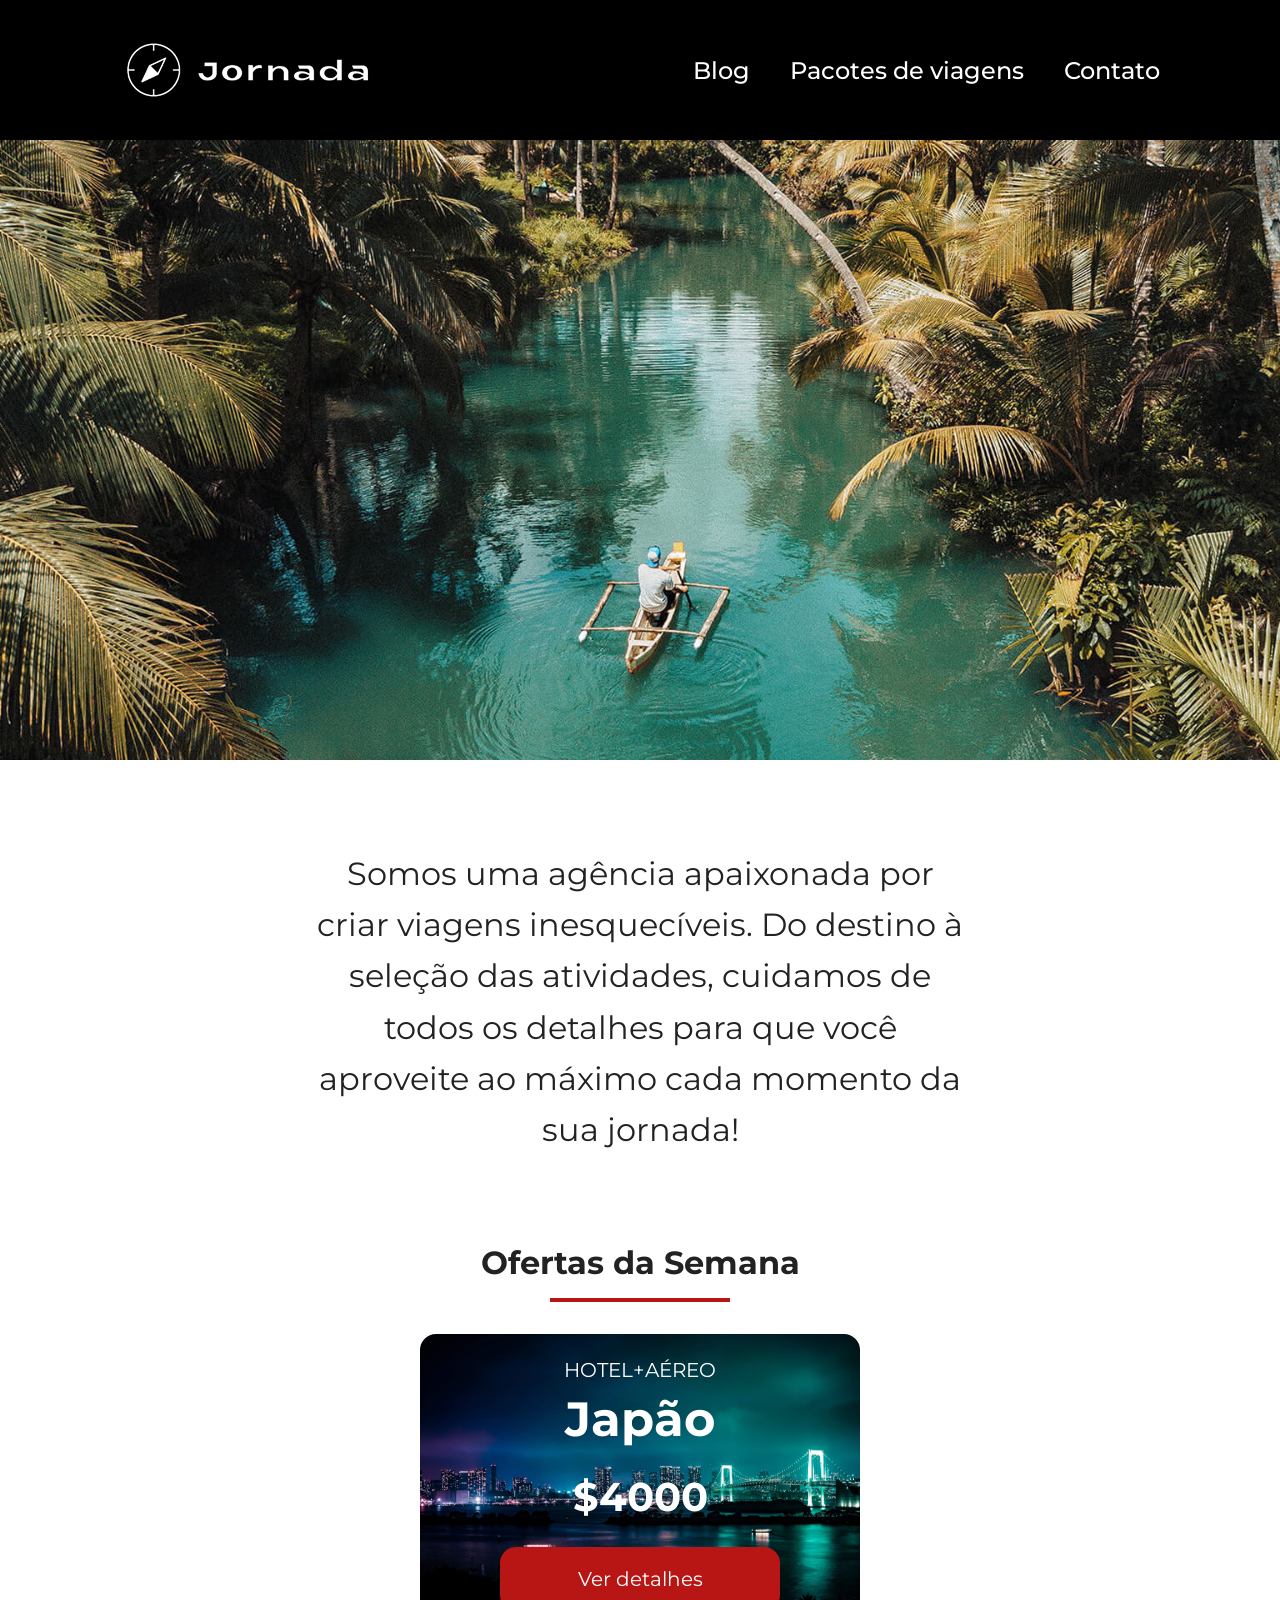
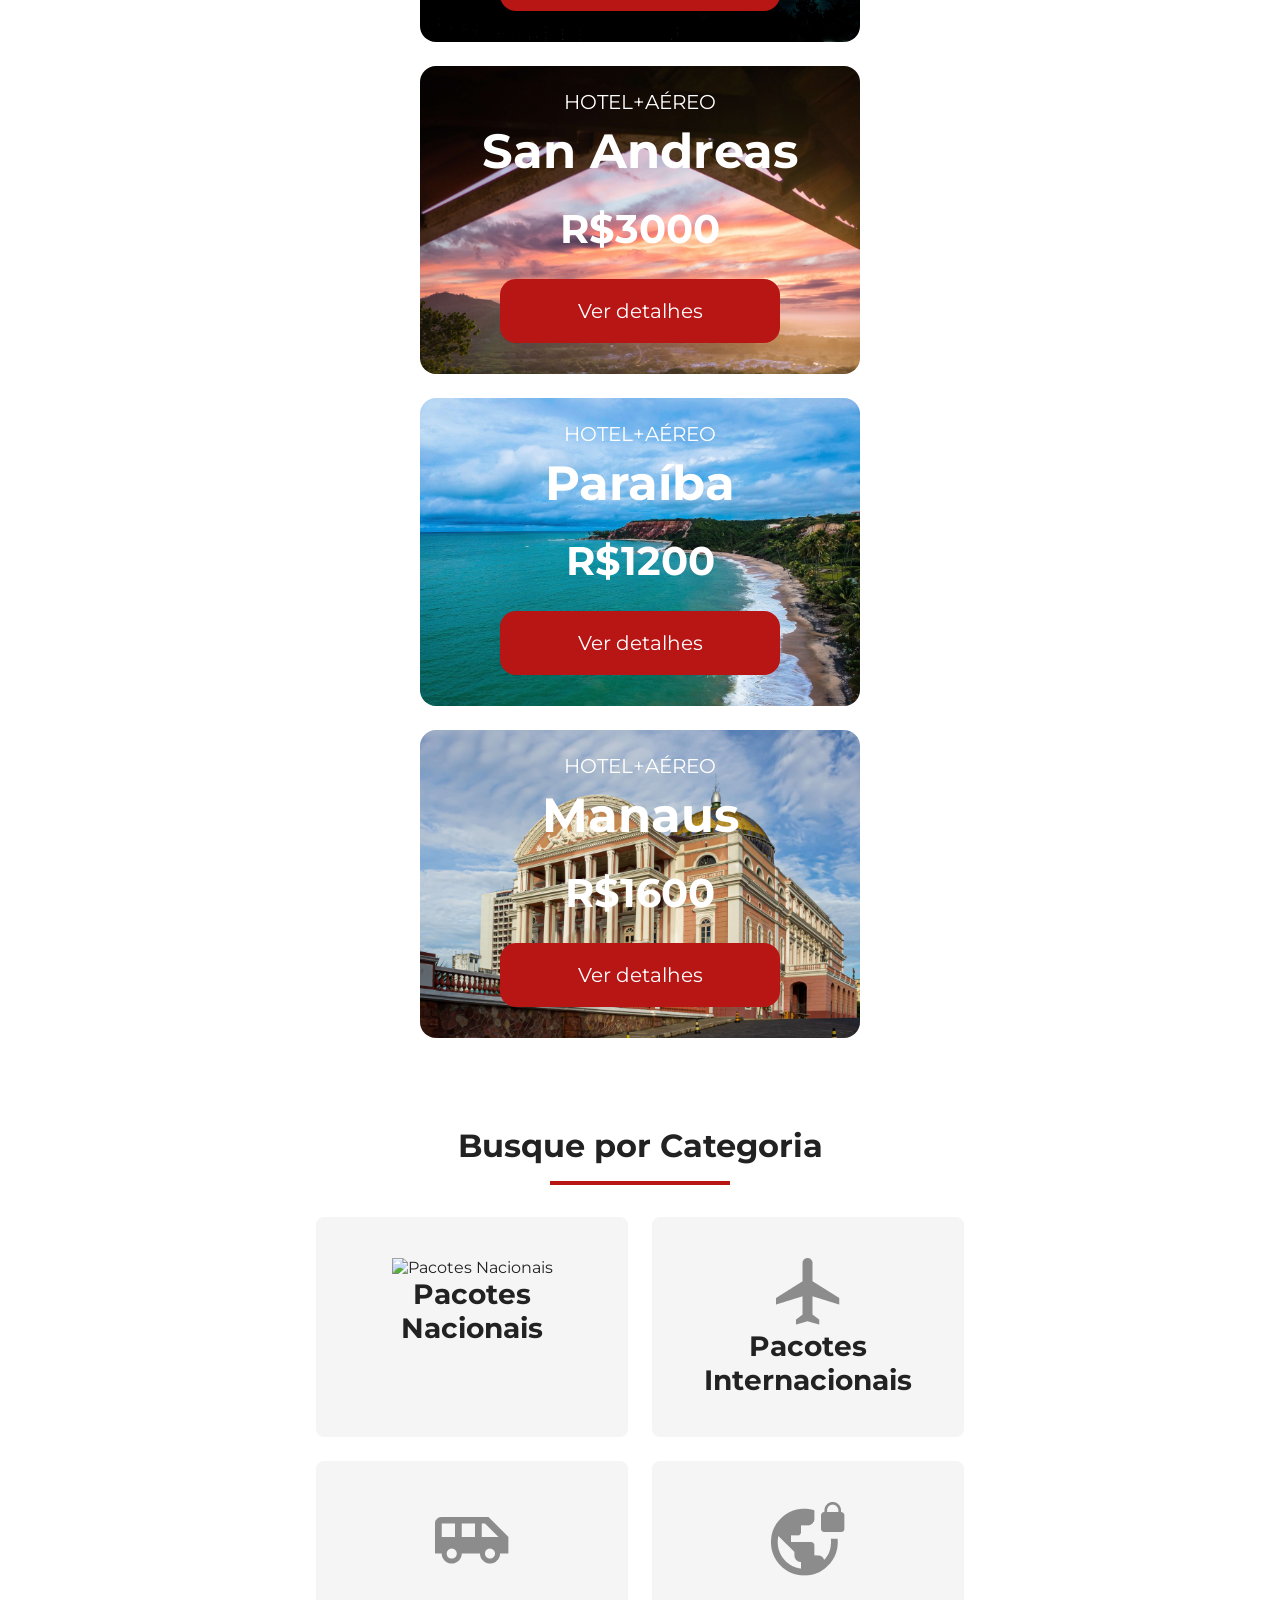
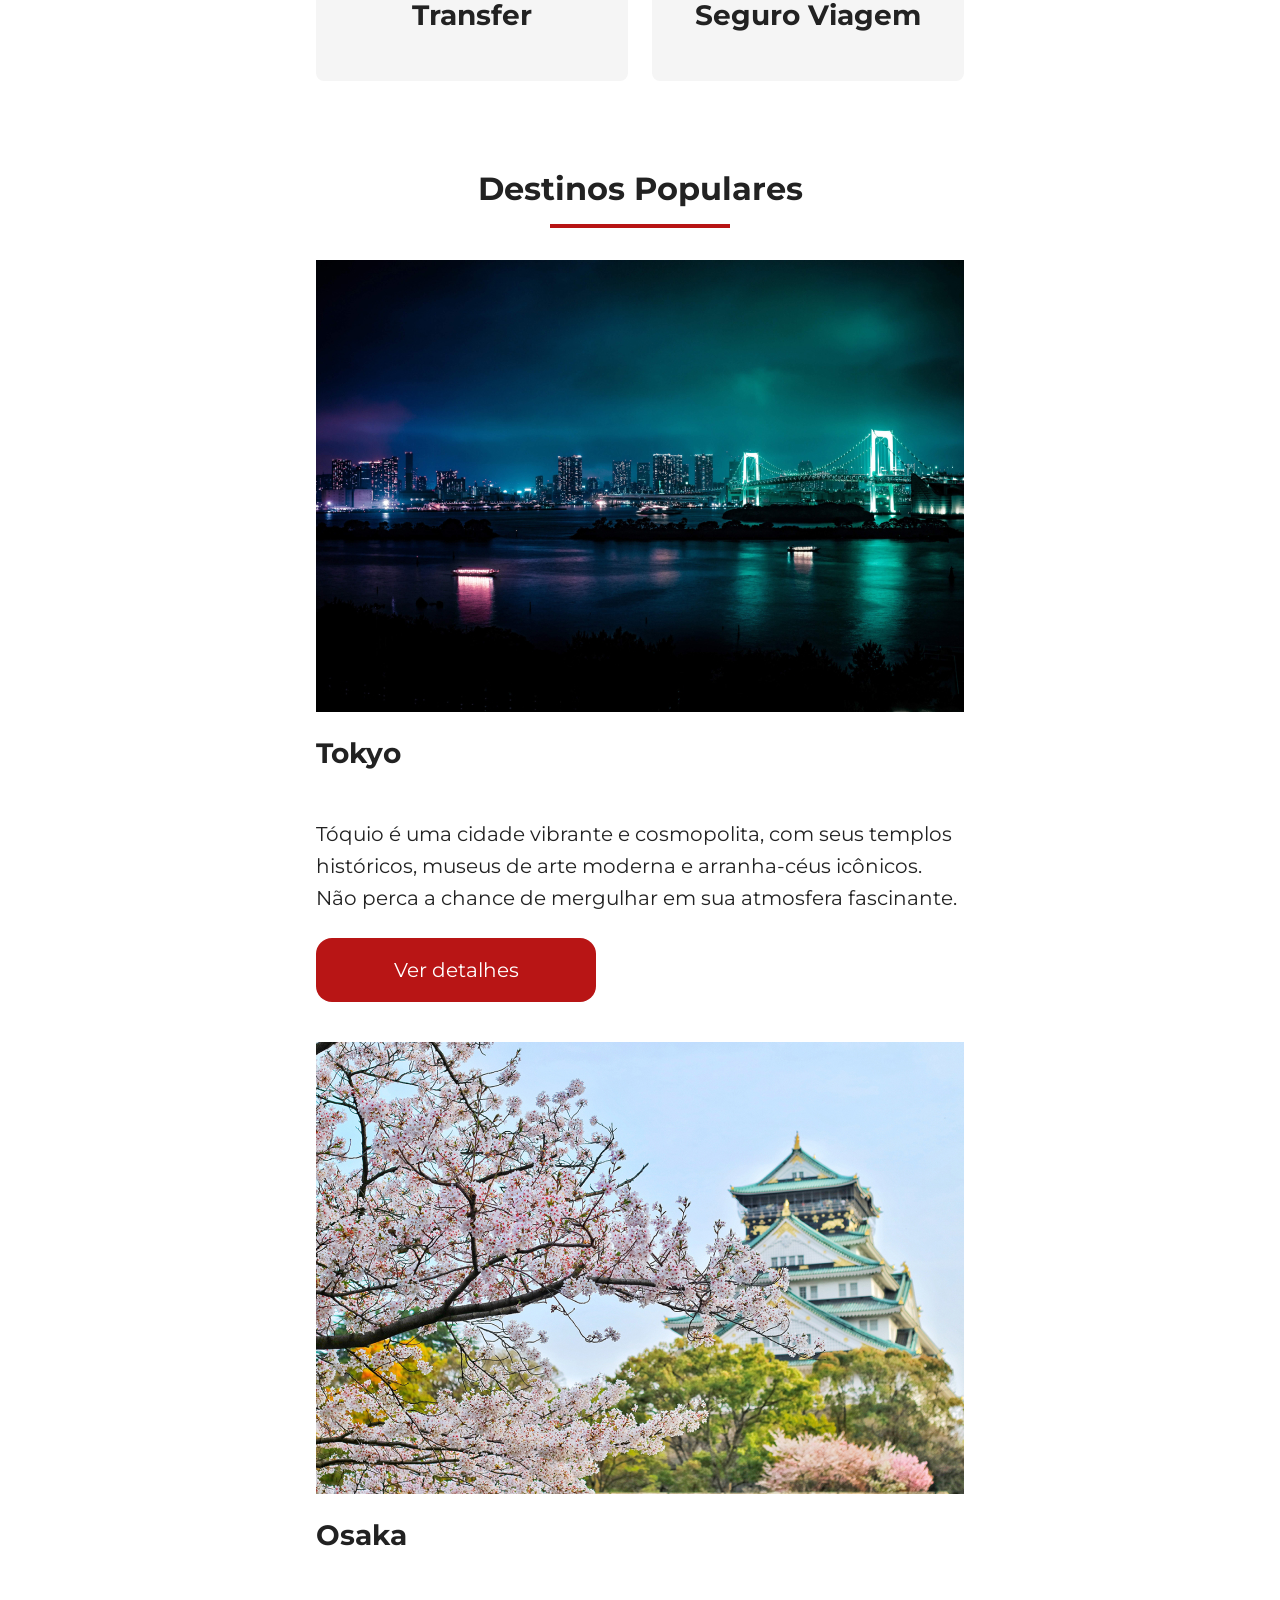
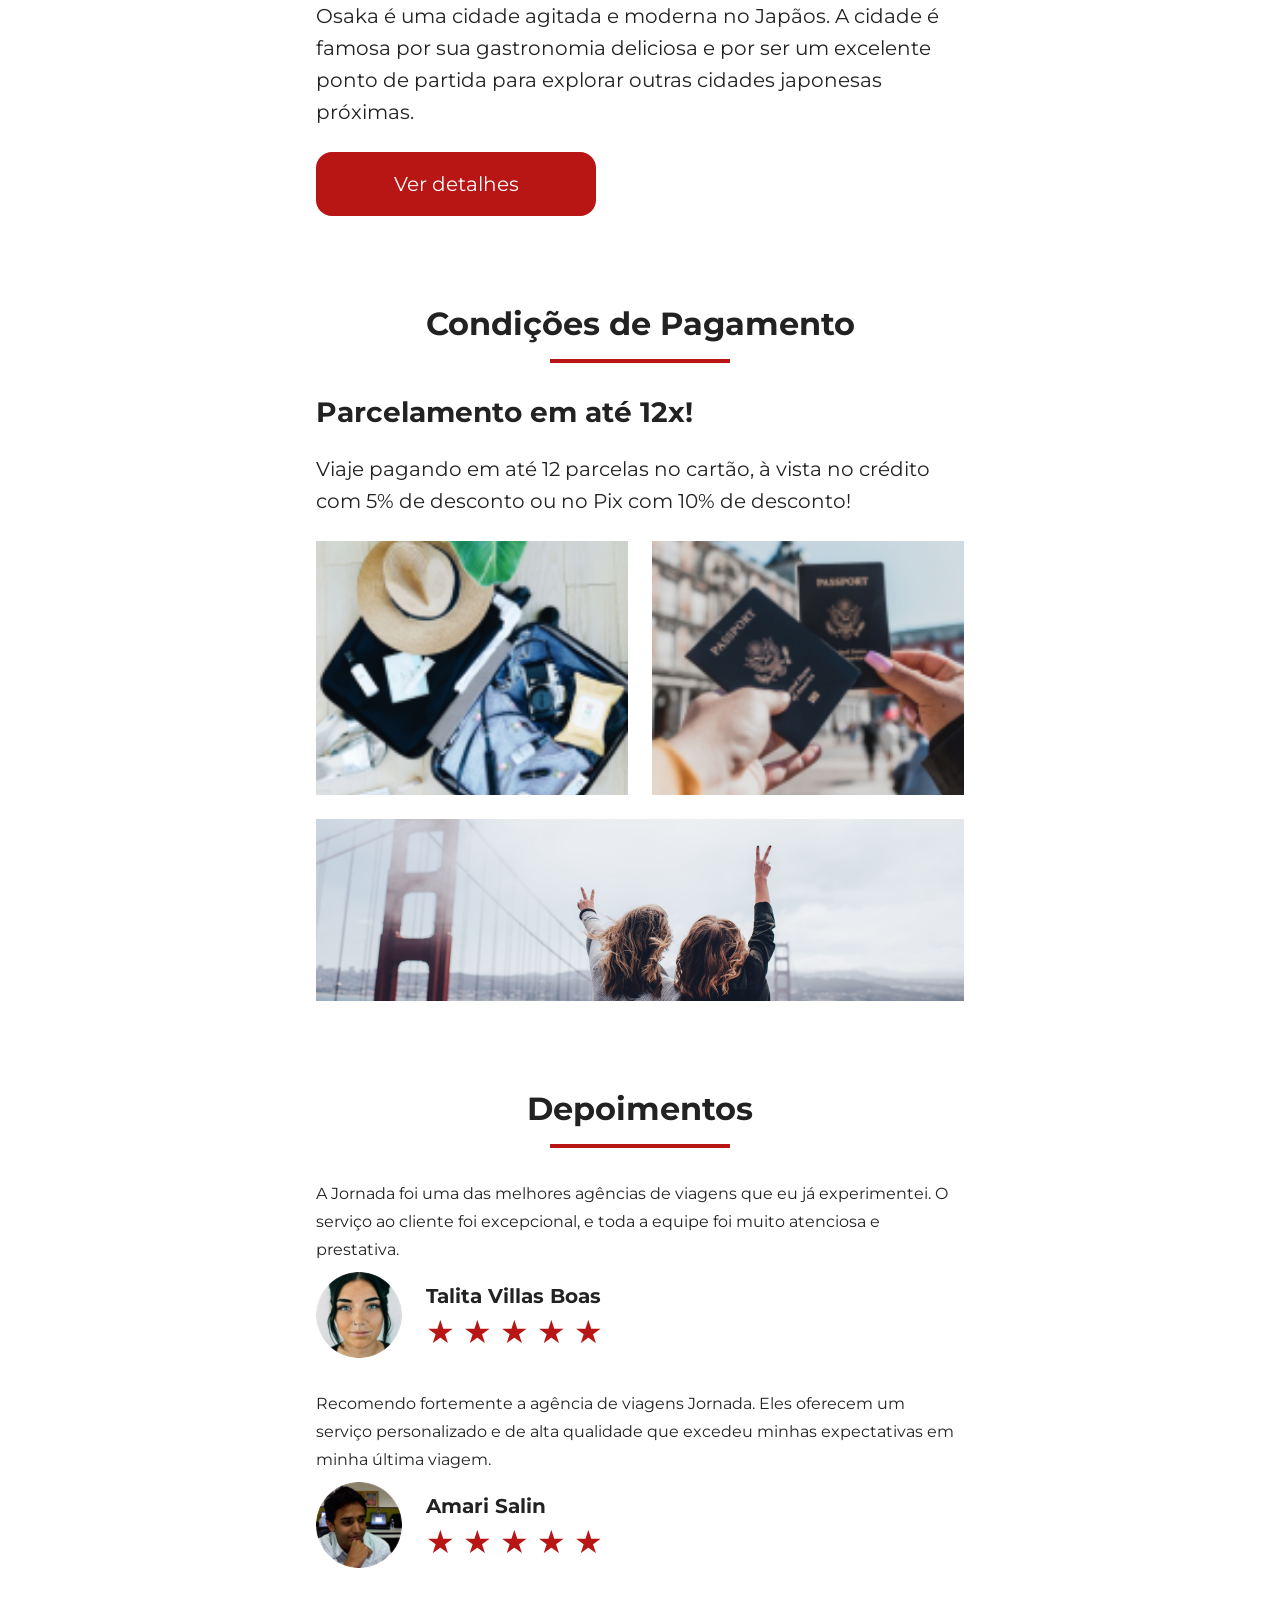
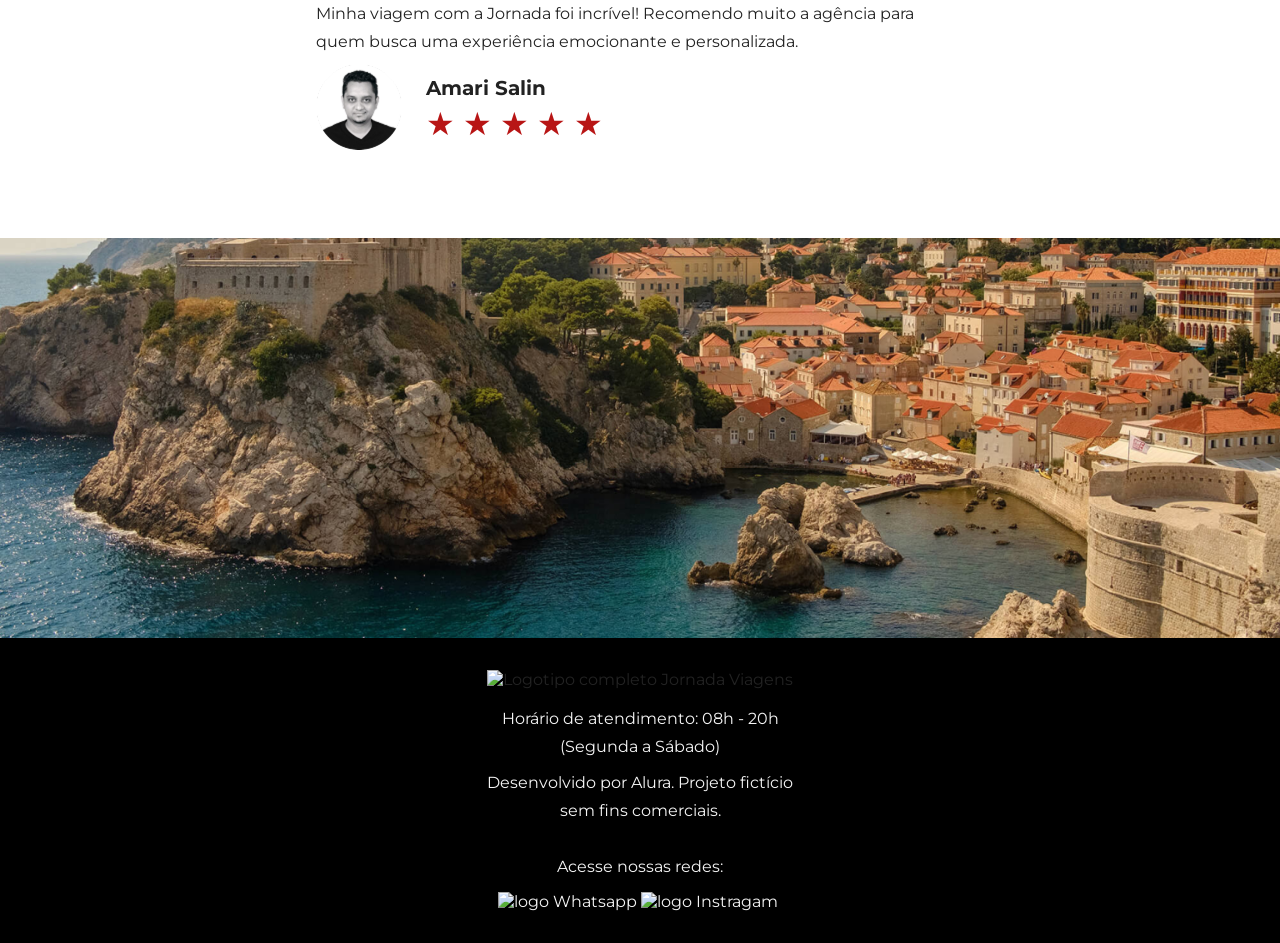
==== index.html @ 181c7577 "Realiza estilo footer" ====
<!doctype html>
<html lang="pt-br">
  <head>
    <meta charset="UTF-8" />
    <meta name="viewport" content="width=device-width, initial-scale=1.0" />
    <link rel="stylesheet" href="./css/style.css" />
    <title>Jornada Viagens</title>
  </head>
  <body>
    <header class="main-header">
      <a class="logo" href="index.html" title="voltar para a página inicial">
        <img
          class="img-mobile"
          src="img/Logo-provisória-branca 1.png"
          alt="Bussola do logo Jornada Viagens na cor branca"
        />
        <img
          class="img-desktop"
          src="./img/bussola-jornada-branca.png"
          alt="Bussola com o logo por extenso Jornada"
        />
      </a>
      <div class="navigation-menu">
        <label for="menu">
          <img src="img/menu.png" alt="Menu" />
        </label>
        <input type="checkbox" id="menu" hidden />
        <nav>
          <ul class="list-links">
            <li>
              <a href="blog.html" target="_blank" title="Acessar blog">Blog</a>
            </li>
            <li>
              <a
                href="pacotes.html"
                target="_blank"
                title="Acessar pacotes de viagem"
                >Pacotes de viagens</a
              >
            </li>
            <li>
              <a
                href="contato.html"
                target="_blank"
                title="Acessar entre em contato"
                >Contato</a
              >
            </li>
          </ul>
        </nav>
      </div>
    </header>
    <!-- Hero -->
    <section class="hero">
      <div class="hero-img"></div>
      <h2>
        Somos uma agência apaixonada por criar viagens inesquecíveis. Do destino
        à seleção das atividades, cuidamos de todos os detalhes para que você
        aproveite ao máximo cada momento da sua jornada!
      </h2>
    </section>
    <!-- Ofertas da semana (offers) -->
    <section class="section offers">
      <div class="section-title">
        <h2>Ofertas da Semana</h2>
        <hr />
      </div>
      <!-- cards -->
      <div class="offers-cards">
        <!-- Japão -->
        <article class="card japao">
          <header>
            <p>HOTEL+AÉREO</p>
            <h3>
              Japão <br />
              <span>$4000</span>
            </h3>
          </header>
          <footer>
            <a href="#" class="button">Ver detalhes</a>
          </footer>
        </article>
        <!-- San Andreas -->
        <article class="card sanandreas">
          <header>
            <p>HOTEL+AÉREO</p>
            <h3>
              San Andreas
              <br />
              <span>R$3000</span>
            </h3>
          </header>
          <footer>
            <a href="#" class="button">Ver detalhes</a>
          </footer>
        </article>
        <!-- Paraíba -->
        <article class="card paraiba">
          <header>
            <p>HOTEL+AÉREO</p>
            <h3>
              Paraíba

              <br />
              <span>R$1200</span>
            </h3>
          </header>
          <footer>
            <a href="#" class="button">Ver detalhes</a>
          </footer>
        </article>
        <!-- Manaus -->
        <article class="card manaus">
          <header>
            <p>HOTEL+AÉREO</p>
            <h3>
              Manaus

              <br />
              <span>R$1600</span>
            </h3>
          </header>
          <footer>
            <a href="#" class="button">Ver detalhes</a>
          </footer>
        </article>
      </div>
    </section>
    <!-- Categorias da Semana (categories) -->
    <section class="section categories">
      <div class="section-title">
        <h2>Busque por Categoria</h2>
        <hr />
      </div>

      <div class="categories-cards">
        <a
          href="#"
          class="card-categories pacotes-nacionais categories-button"
          title="Busque pela categoria Pacotes Nacionais"
        >
          <header>
            <div class="img-categories">
              <img
                src="../jornada-viagens/img/ícone - pacotes nacionais.png"
                alt="Pacotes Nacionais"
              />
            </div>
            <h4 class="content-title">Pacotes<br />Nacionais</h4>
          </header>
        </a>

        <a href="#" class="card-categories pacotes-nacionais categories-button">
          <header>
            <div class="img-categories">
              <img
                src="./img/ícone - pacotes interacionais.png"
                alt="Pacotes internacionais"
              />
            </div>
            <h4 class="content-title">Pacotes Internacionais</h4>
          </header>
        </a>

        <a
          href="#"
          class="card-categories pacotes-nacionais categories-button transfer"
        >
          <header>
            <div class="img-categories">
              <img
                src="./img/ícone -transfer.png"
                alt="Pacotes internacionais"
              />
            </div>
            <h4 class="content-title">Transfer</h4>
          </header>
        </a>

        <a
          href="#"
          class="card-categories pacotes-nacionais categories-button seguro-viagem"
        >
          <header>
            <div class="img-categories">
              <img src="./img/ícone - seguro viagem.png" alt="Seguro Viagem" />
            </div>
            <h4 class="content-title">Seguro Viagem</h4>
          </header>
        </a>
      </div>
    </section>
    <!--Destinos Populares (destinations) -->
    <section class="section destinations">
      <div class="section-title">
        <h2>Destinos Populares</h2>
        <hr />
      </div>

      <div class="destination-items">
        <!-- Tokyo -->
        <article class="item">
          <div class="img-item tokyo"></div>
          <h4 class="content-title">Tokyo</h4>

          <p class="content-text">
            Tóquio é uma cidade vibrante e cosmopolita, com seus templos
            históricos, museus de arte moderna e arranha-céus icônicos. Não
            perca a chance de mergulhar em sua atmosfera fascinante.
          </p>

          <a href="#" class="button">Ver detalhes</a>
        </article>
        <!-- Osaka -->
        <article class="item">
          <div class="img-item osaka"></div>
          <h4 class="content-title">Osaka</h4>

          <p class="content-text">
            Osaka é uma cidade agitada e moderna no Japãos. A cidade é famosa
            por sua gastronomia deliciosa e por ser um excelente ponto de
            partida para explorar outras cidades japonesas próximas.
          </p>

          <a href="#" class="button">Ver detalhes</a>
        </article>
      </div>
    </section>
    <!-- Payment ( Condições de Pagamento ) -->
    <section class="section payments">
      <div class="section-title">
        <h2>Condições de Pagamento</h2>
        <hr />
      </div>
      <div class="content-container">
        <div class="text-content">
          <h4 class="content-title">Parcelamento em até 12x!</h4>
          <p class="content-text">
            Viaje pagando em até 12 parcelas no cartão, à vista no crédito com
            5% de desconto ou no Pix com 10% de desconto!
          </p>
        </div>
        <div class="grid-image-content">
          <div class="image bag"></div>
          <div class="image passport"></div>
          <div class="image people"></div>
        </div>
      </div>
    </section>
    <!-- Depoimentos // Testimonials -->
    <section class="section testimonials">
      <div class="section-title">
        <h2>Depoimentos</h2>
        <hr />
      </div>
      <div class="testimonial-container">
        <!-- Talita -->
        <article class="article-testimonials">
          <header>
            <p class="content-text testimonials-text">
              A Jornada foi uma das melhores agências de viagens que eu já
              experimentei. O serviço ao cliente foi excepcional, e toda a
              equipe foi muito atenciosa e prestativa.
            </p>
          </header>
          <footer>
            <img
              src="./img/testimonials_talita.png"
              alt="Imagem de perfil da Talita"
            />
            <div class="profile-content">
              <h4>Talita Villas Boas</h4>
              <div class="rating">
                <span class="star">★</span>
                <span class="star">★</span>
                <span class="star">★</span>
                <span class="star">★</span>
                <span class="star">★</span>
              </div>
            </div>
          </footer>
        </article>
        <!-- Amari -->
        <article class="article-testimonials">
          <header>
            <p class="content-text testimonials-text">
              Recomendo fortemente a agência de viagens Jornada. Eles oferecem
              um serviço personalizado e de alta qualidade que excedeu minhas
              expectativas em minha última viagem.
            </p>
          </header>
          <footer>
            <img
              src="./img/testimonials_amari.png"
              alt="Imagem de perfil da Amari"
            />
            <div class="profile-content">
              <h4>Amari Salin</h4>
              <div class="rating">
                <span class="star">★</span>
                <span class="star">★</span>
                <span class="star">★</span>
                <span class="star">★</span>
                <span class="star">★</span>
              </div>
            </div>
          </footer>
        </article>
        <!-- Lauro -->
        <article class="article-testimonials">
          <header>
            <p class="content-text testimonials-text">
              Minha viagem com a Jornada foi incrível! Recomendo muito a agência
              para quem busca uma experiência emocionante e personalizada.
            </p>
          </header>
          <footer>
            <img
              src="./img/testimonials_lauro.png"
              alt="Imagem de perfil da Lauro"
            />
            <div class="profile-content">
              <h4>Amari Salin</h4>
              <div class="rating">
                <span class="star">★</span>
                <span class="star">★</span>
                <span class="star">★</span>
                <span class="star">★</span>
                <span class="star">★</span>
              </div>
            </div>
          </footer>
        </article>
      </div>
    </section>
    <!-- bottom // footer -->
    <section class="bottom_hero">
      <div class="img_bottom_hero"></div>
    </section>
    <section class="section_footer">
      <footer>
        <img
          class="logo_footer"
          src="../jornada-viagens/img/Logo-branco 1_footer.png"
          alt="Logotipo completo Jornada Viagens"
        />
        <div class="text_footer">
          <p>Horário de atendimento: 08h - 20h (Segunda a Sábado)</p>
          <p>Desenvolvido por Alura. Projeto fictício sem fins comerciais.</p>
        </div>
        
        <div class="redes">
          <p>Acesse nossas redes:</p>
          <div class="redes-link">
            <img
              src="../jornada-viagens/img/Whatsapp 1.png"
              alt="logo Whatsapp"
            />
            <img
              src="../jornada-viagens/img/Instragam 1.png"
              alt="logo Instragam"
            />
            <img src="../jornada-viagens/img/Twiter 1.png" alt="" />
          </div>
        </div>
      </footer>
    </section>
  </body>
</html>
---- css/style.css ----
@import url(global.css);
@import url(header.css);
@import url(hero.css);
@import url(offers.css);
@import url(categories.css);
@import url(destinations.css);
@import url(payments.css);
@import url(testimonials.css);
@import url(bottom_hero.css);
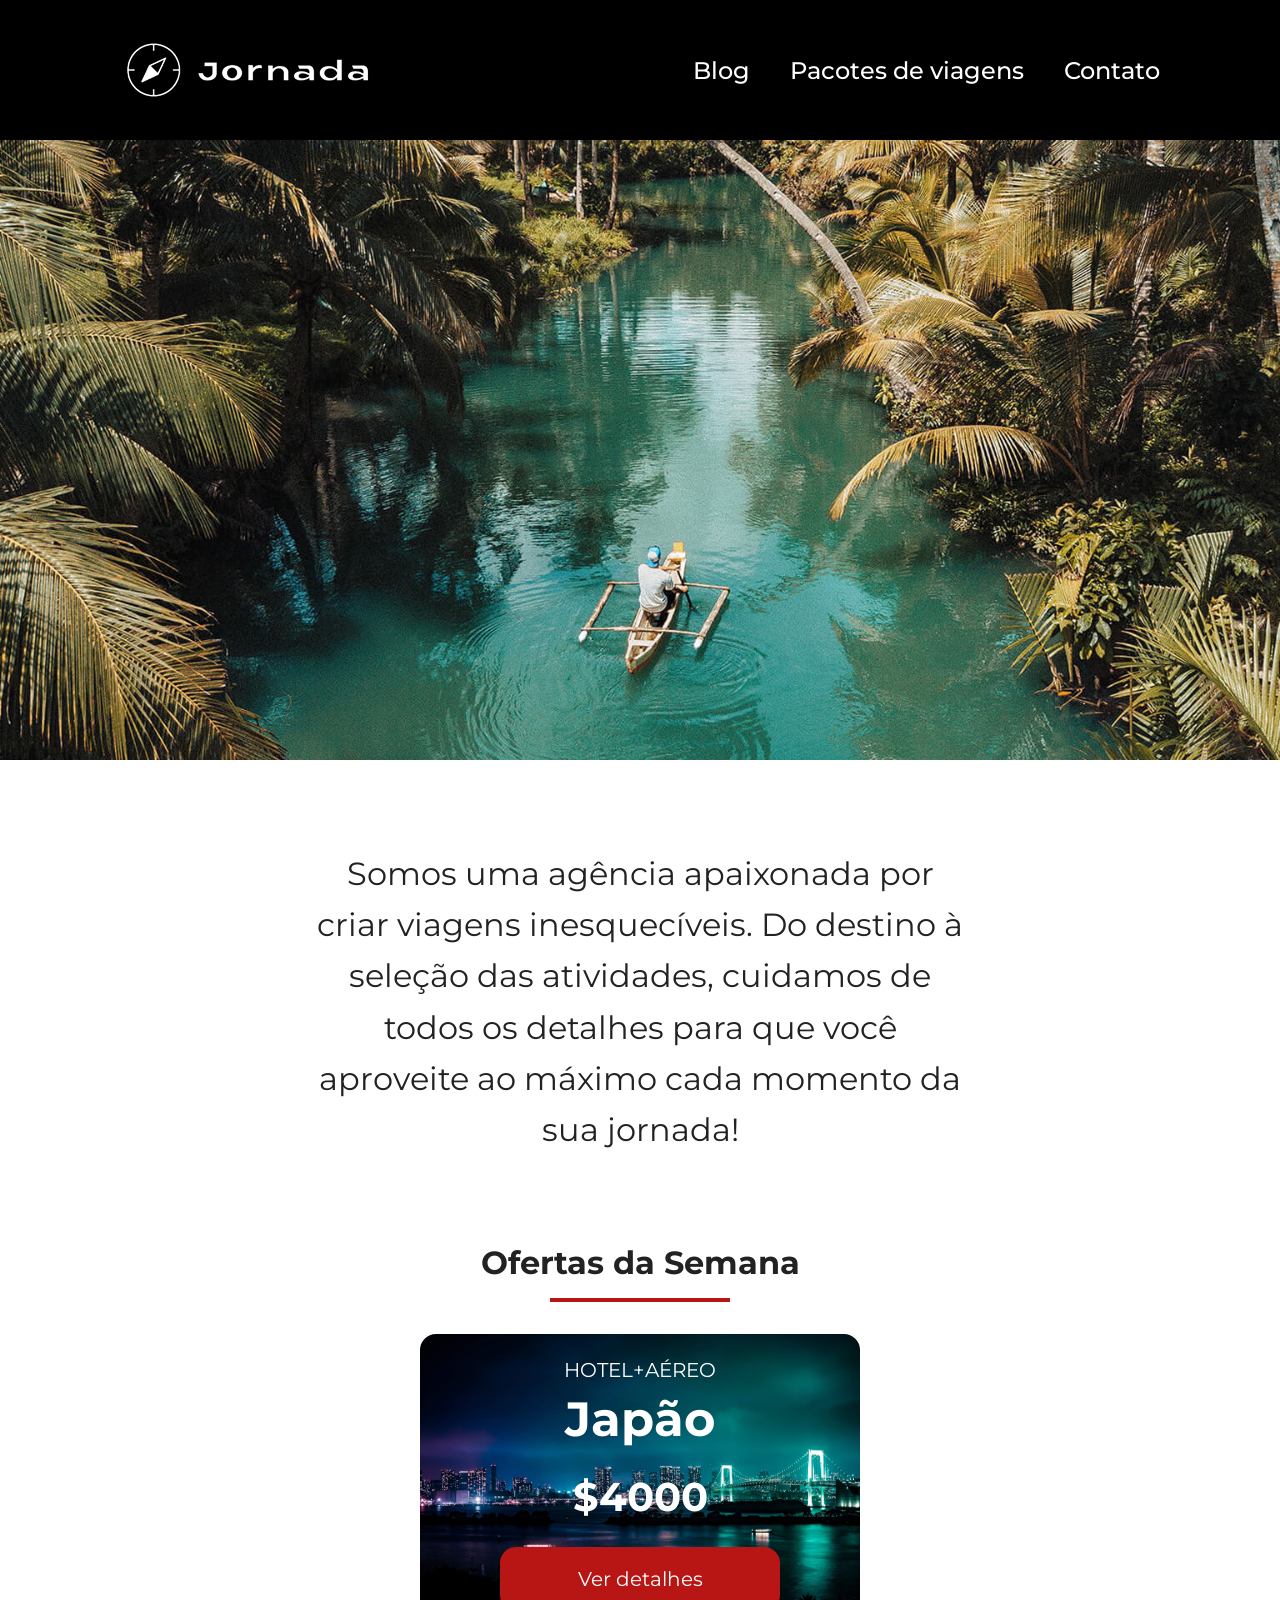
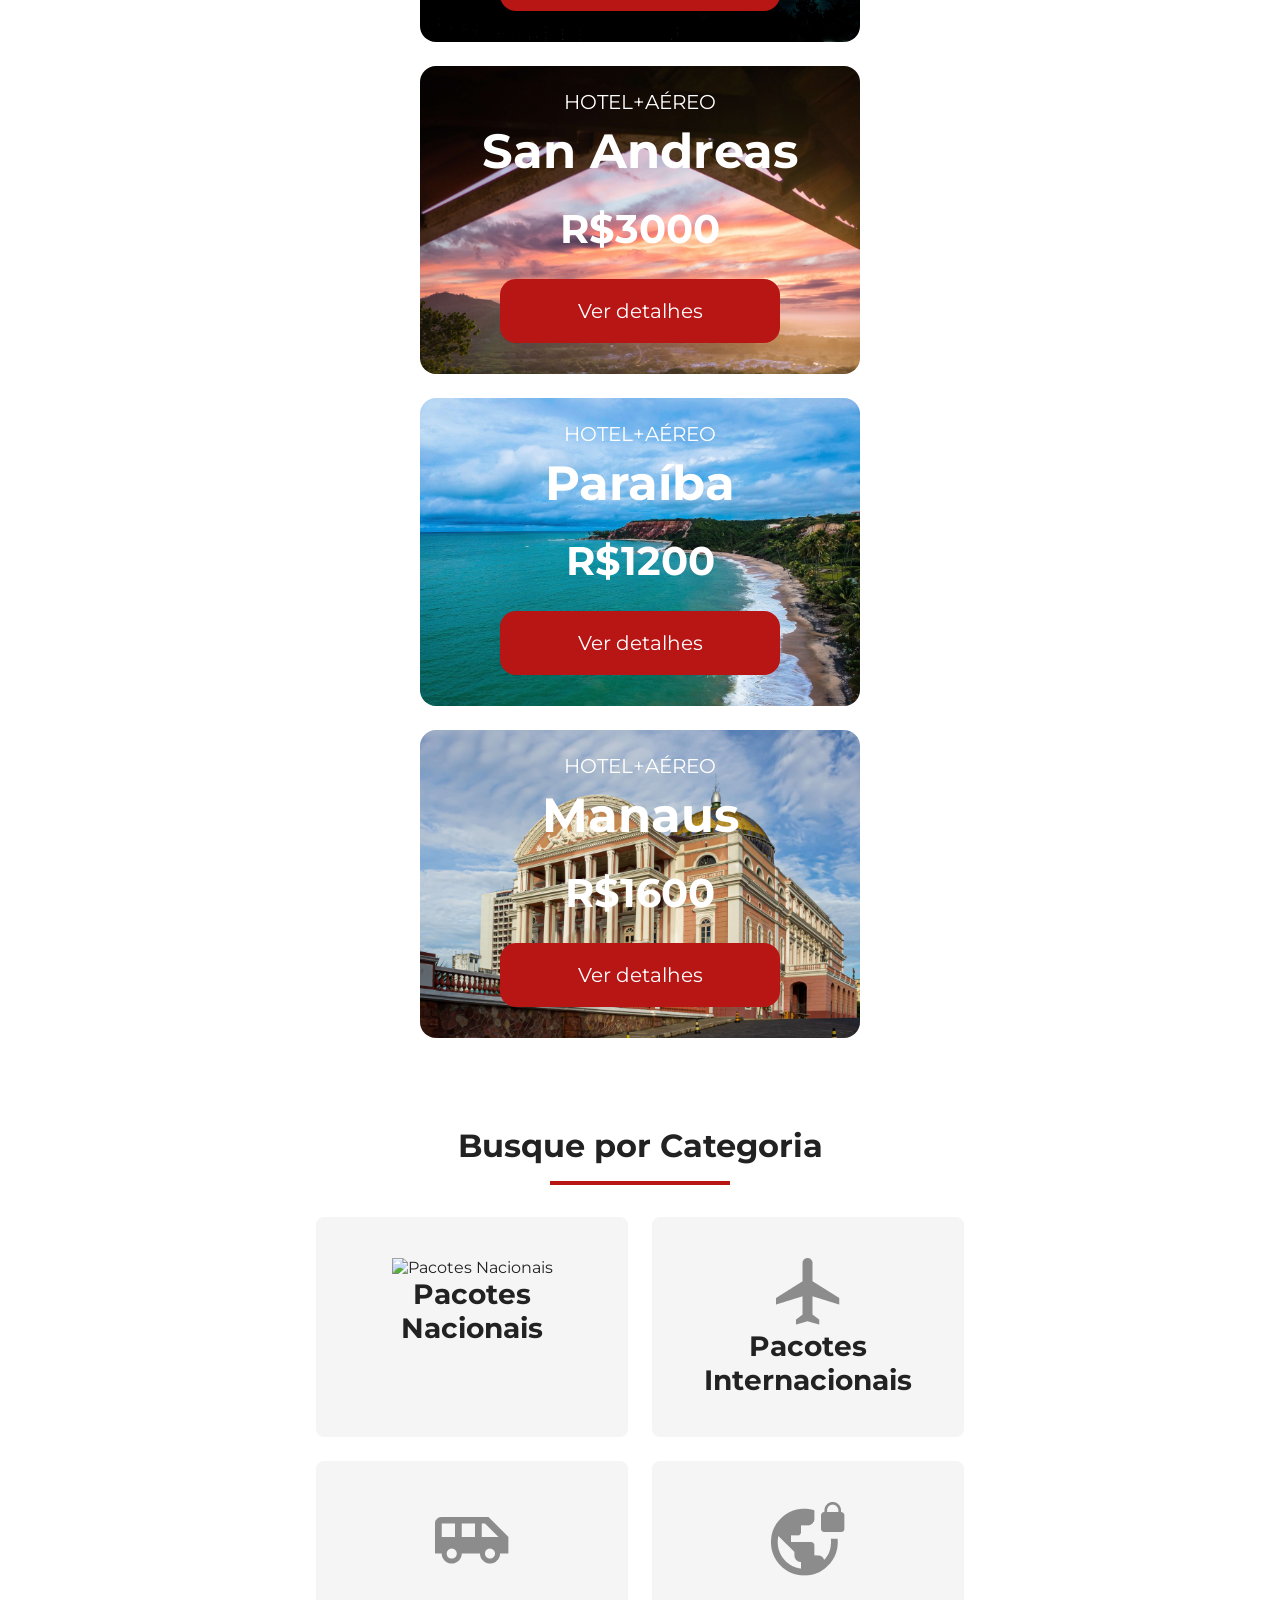
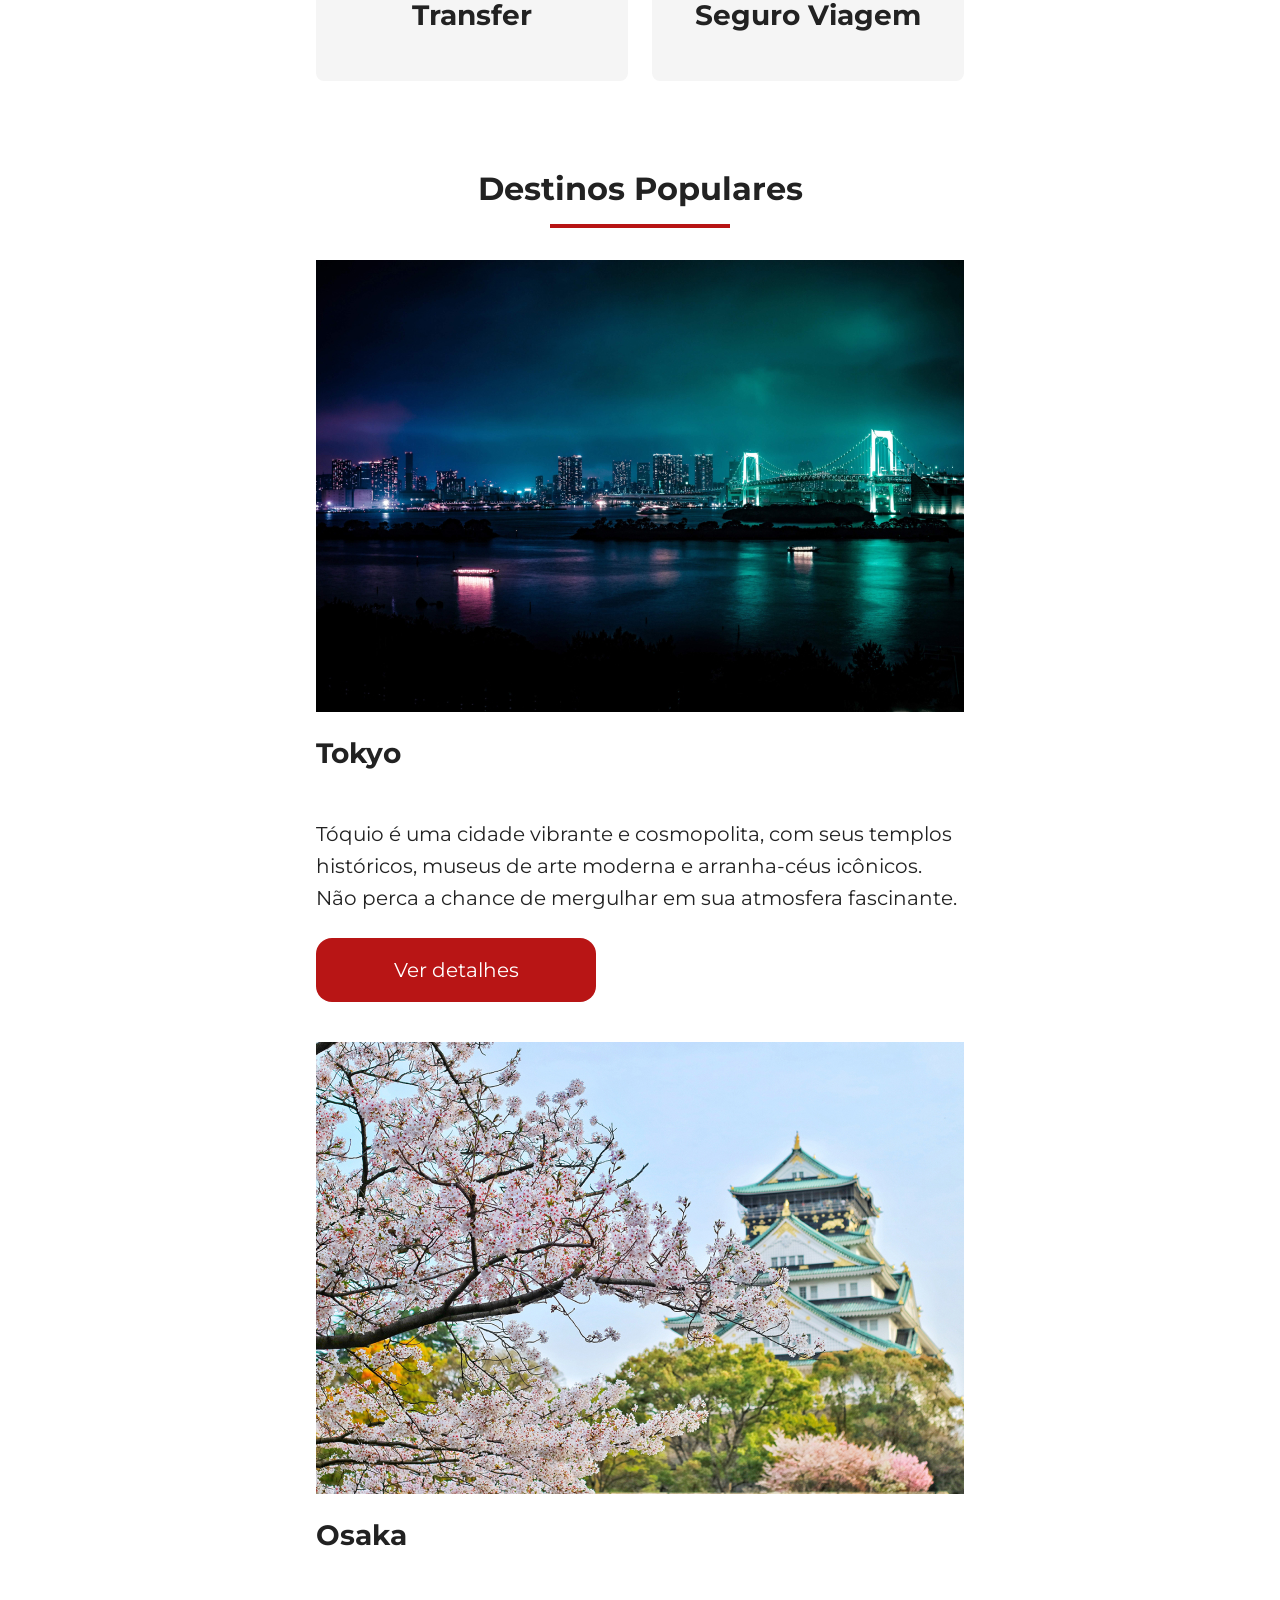
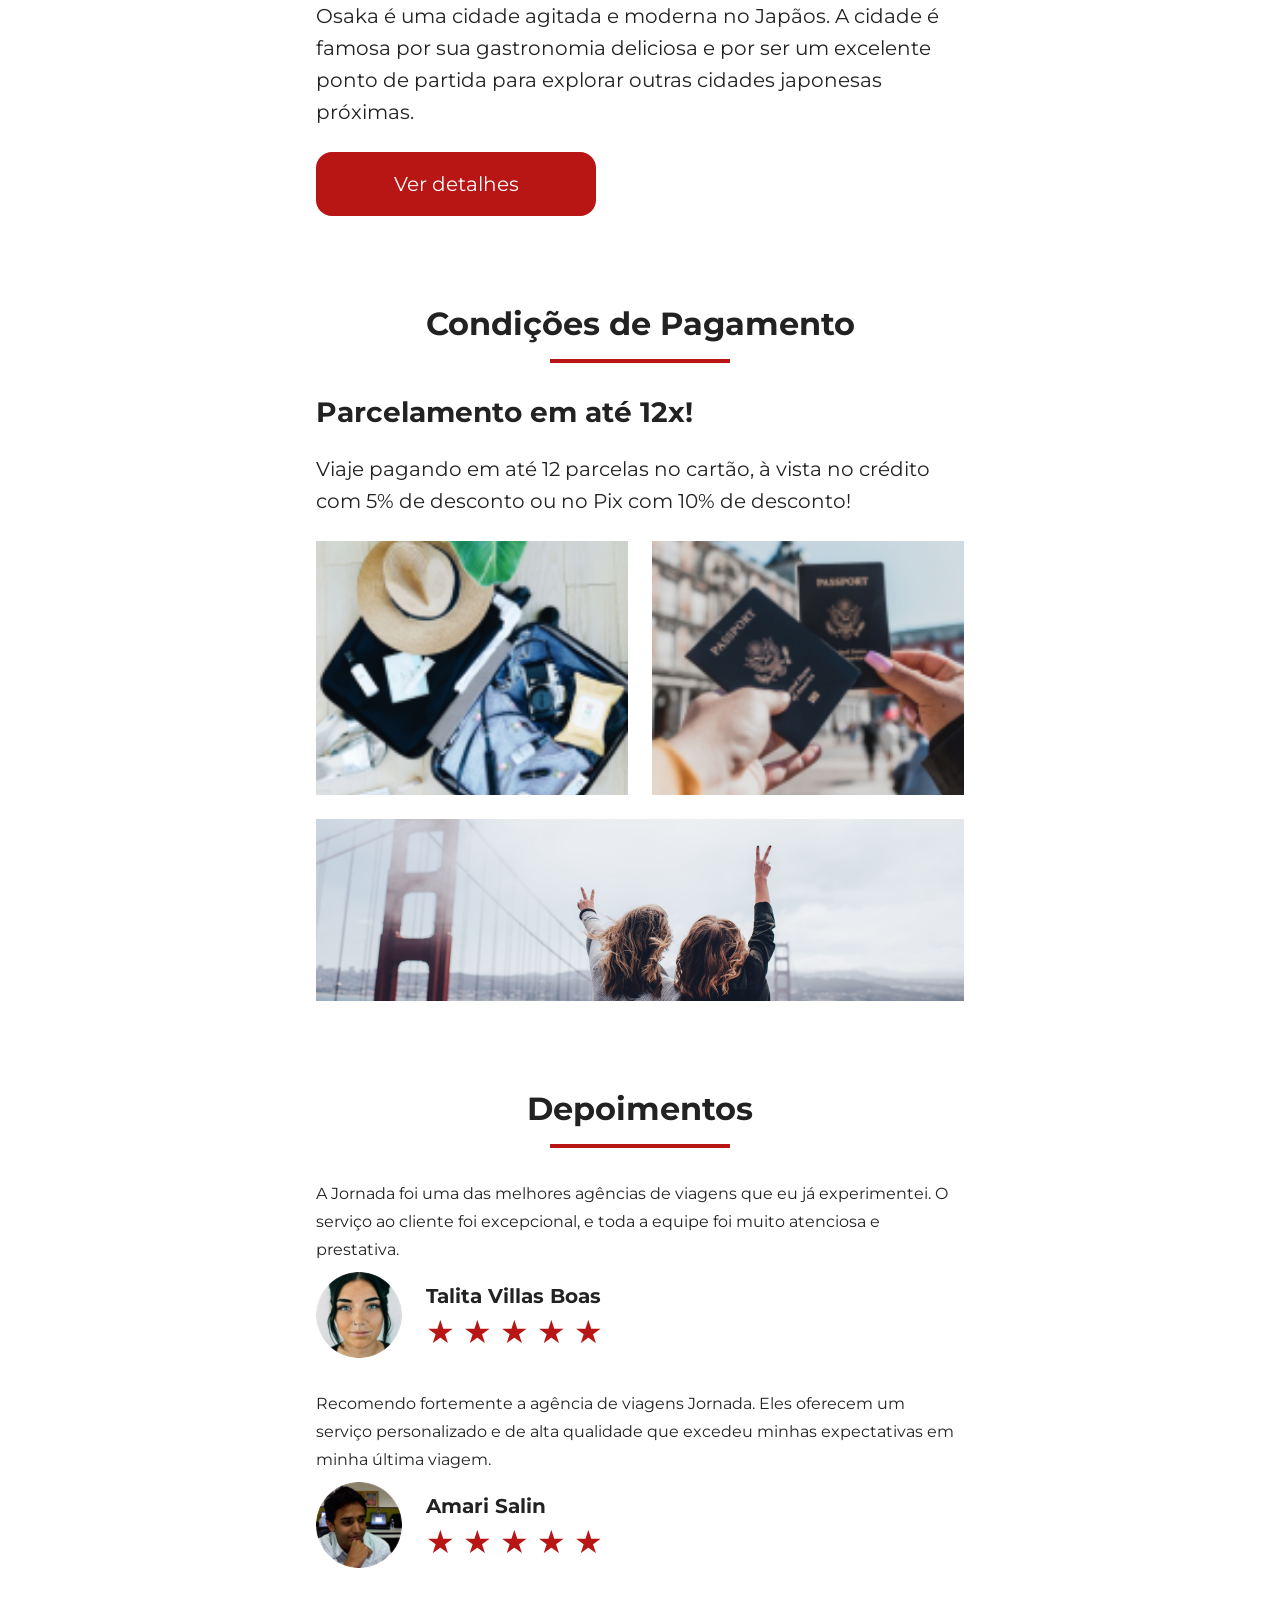
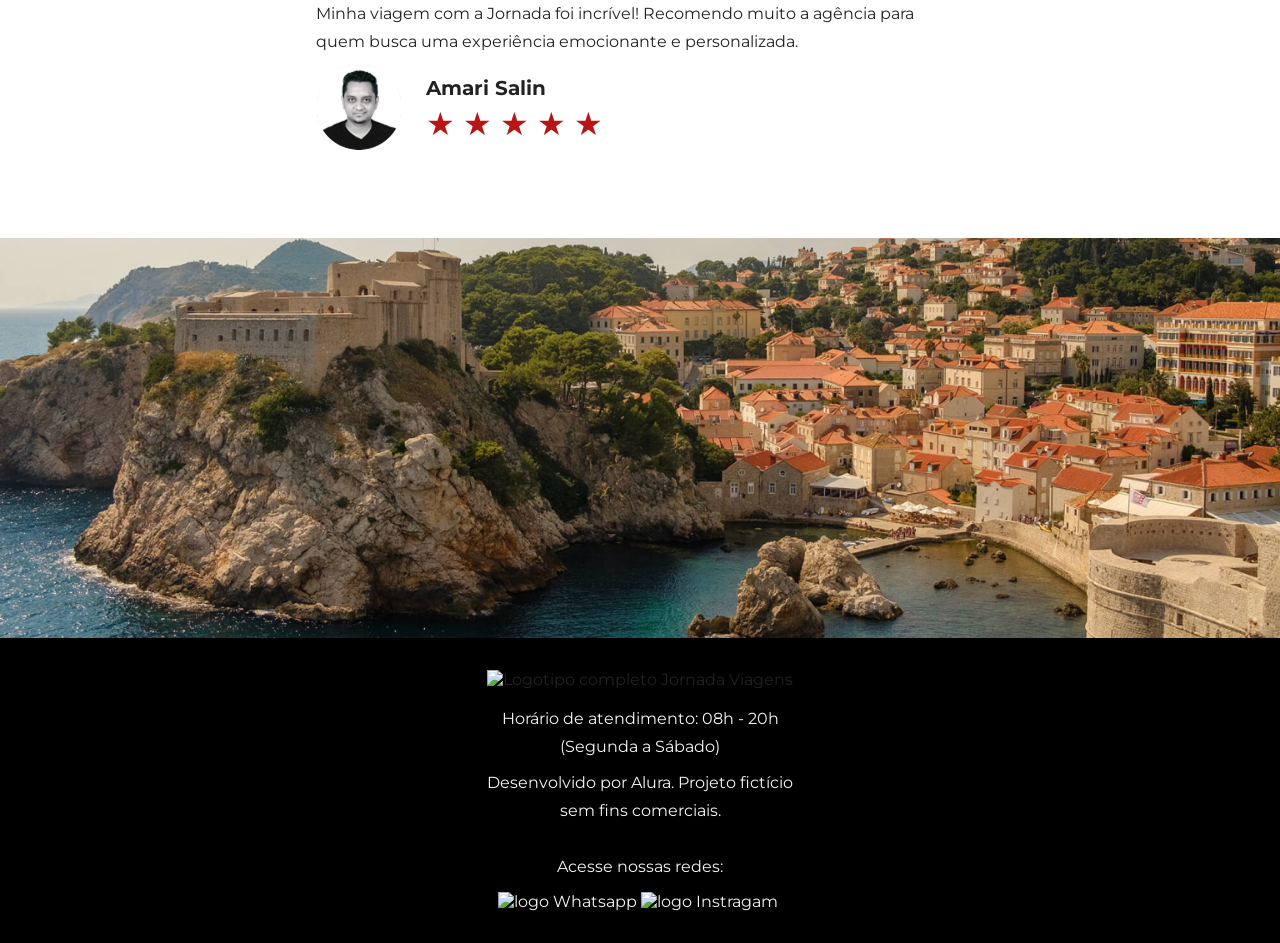
==== commit 42a292c4: "Corrigi botom-hero-img" ====
--- a/index.html
+++ b/index.html
@@ -334,8 +334,8 @@
       </div>
     </section>
     <!-- bottom // footer -->
-    <section class="bottom_hero">
-      <div class="img_bottom_hero"></div>
+    <section class="bottom-hero">
+      <div class="hero-img"></div>
     </section>
     <section class="section_footer">
       <footer>
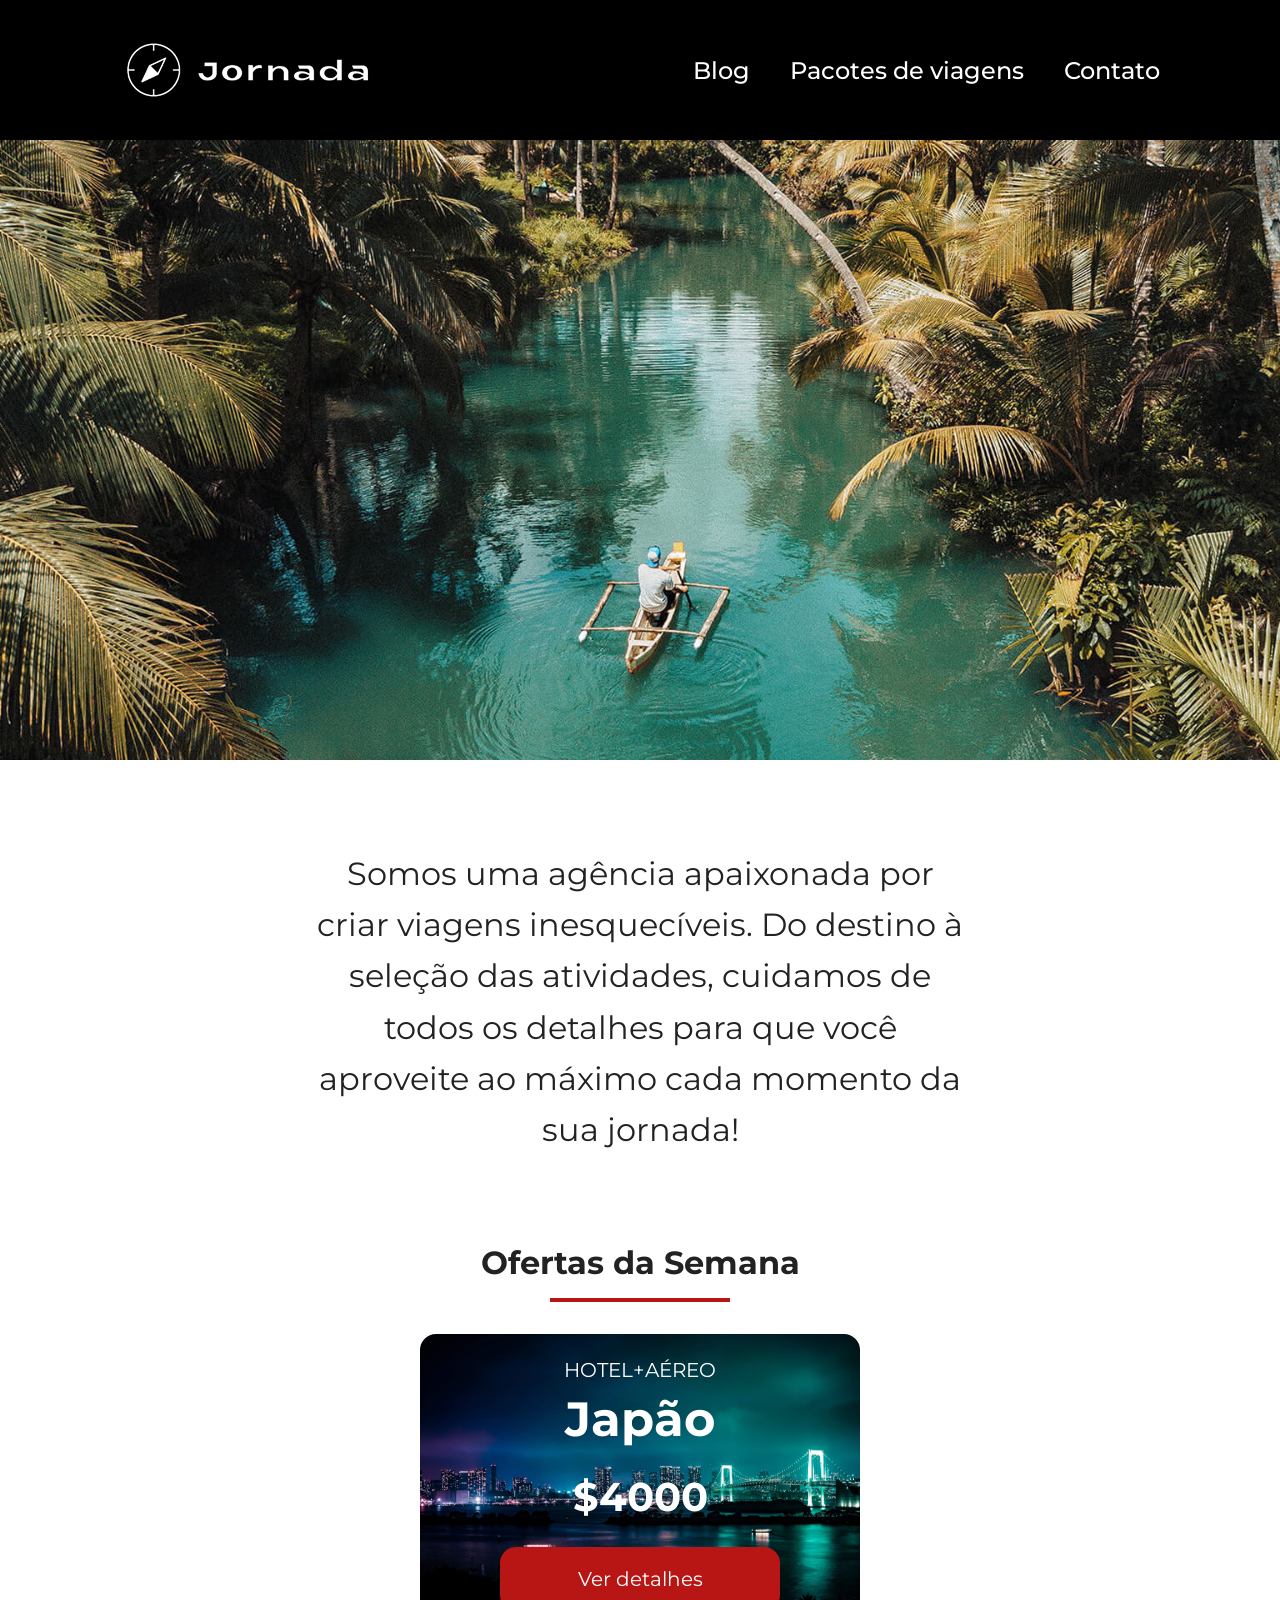
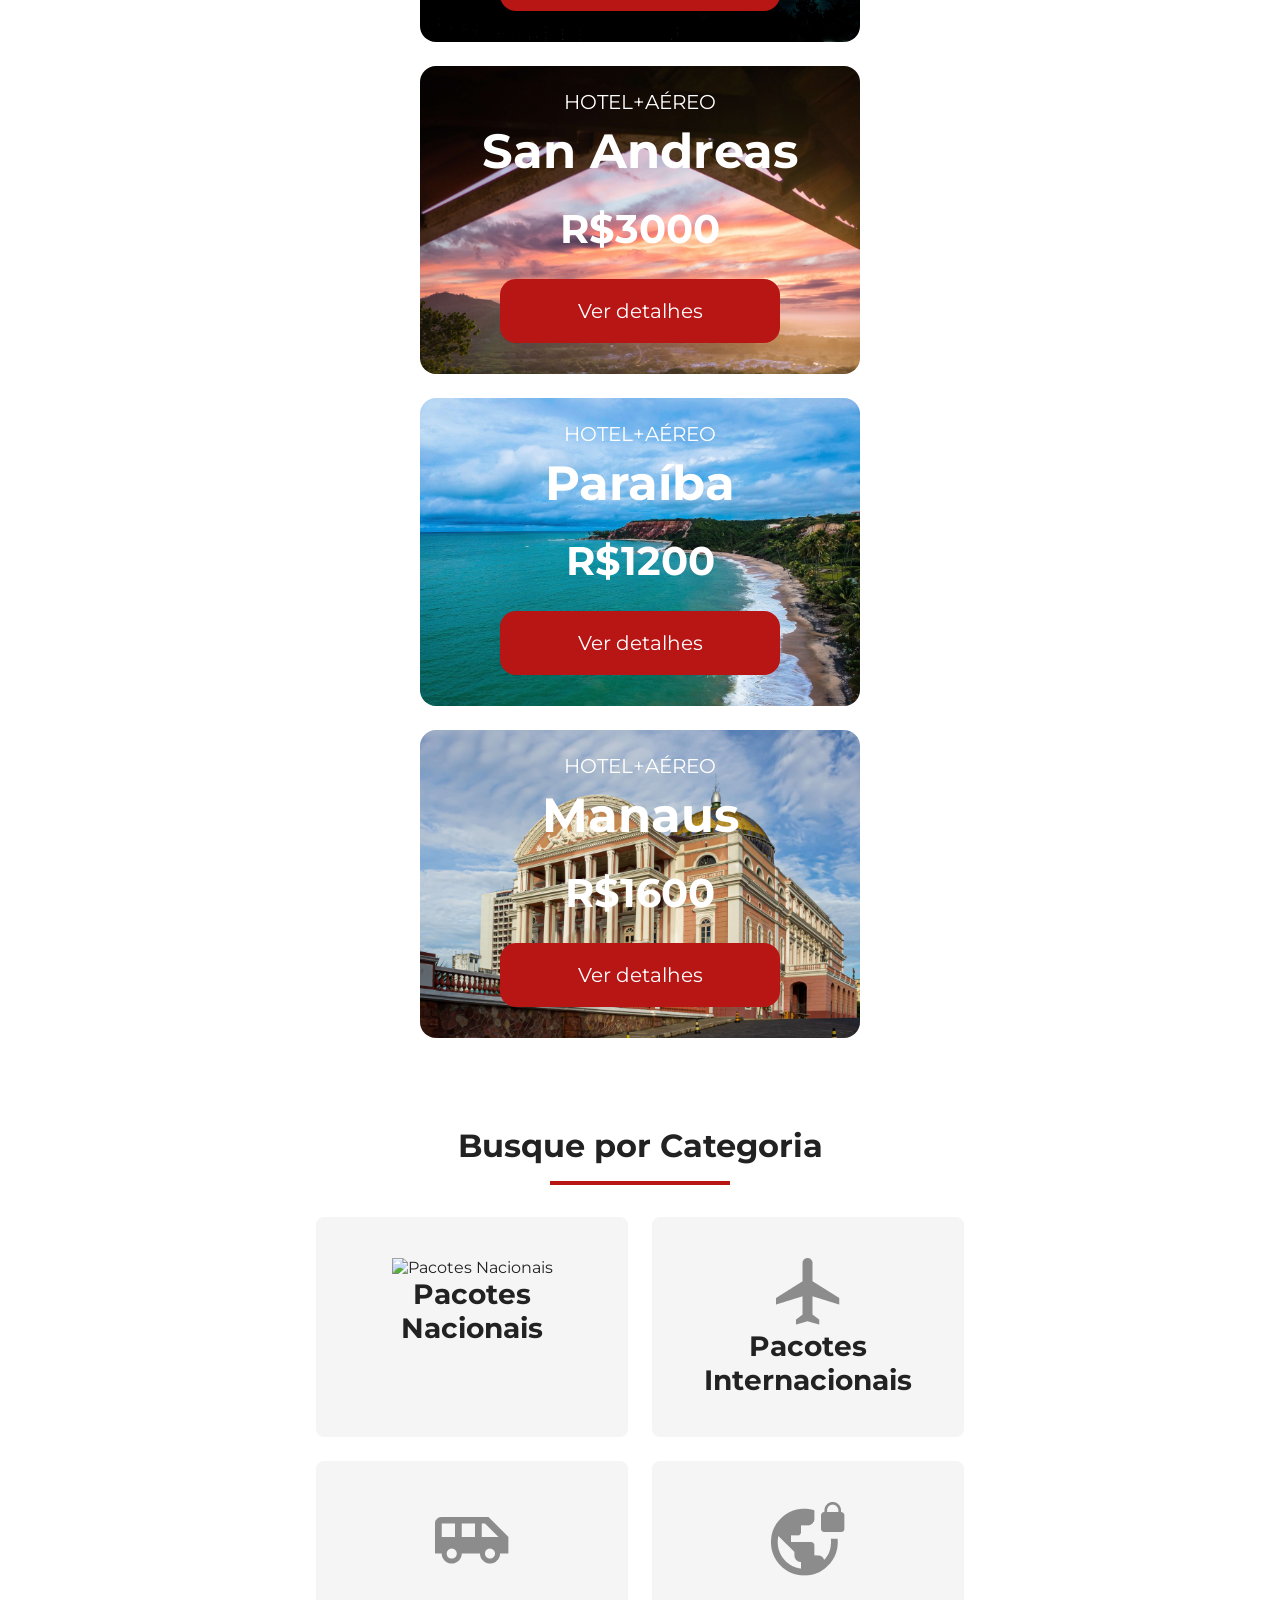
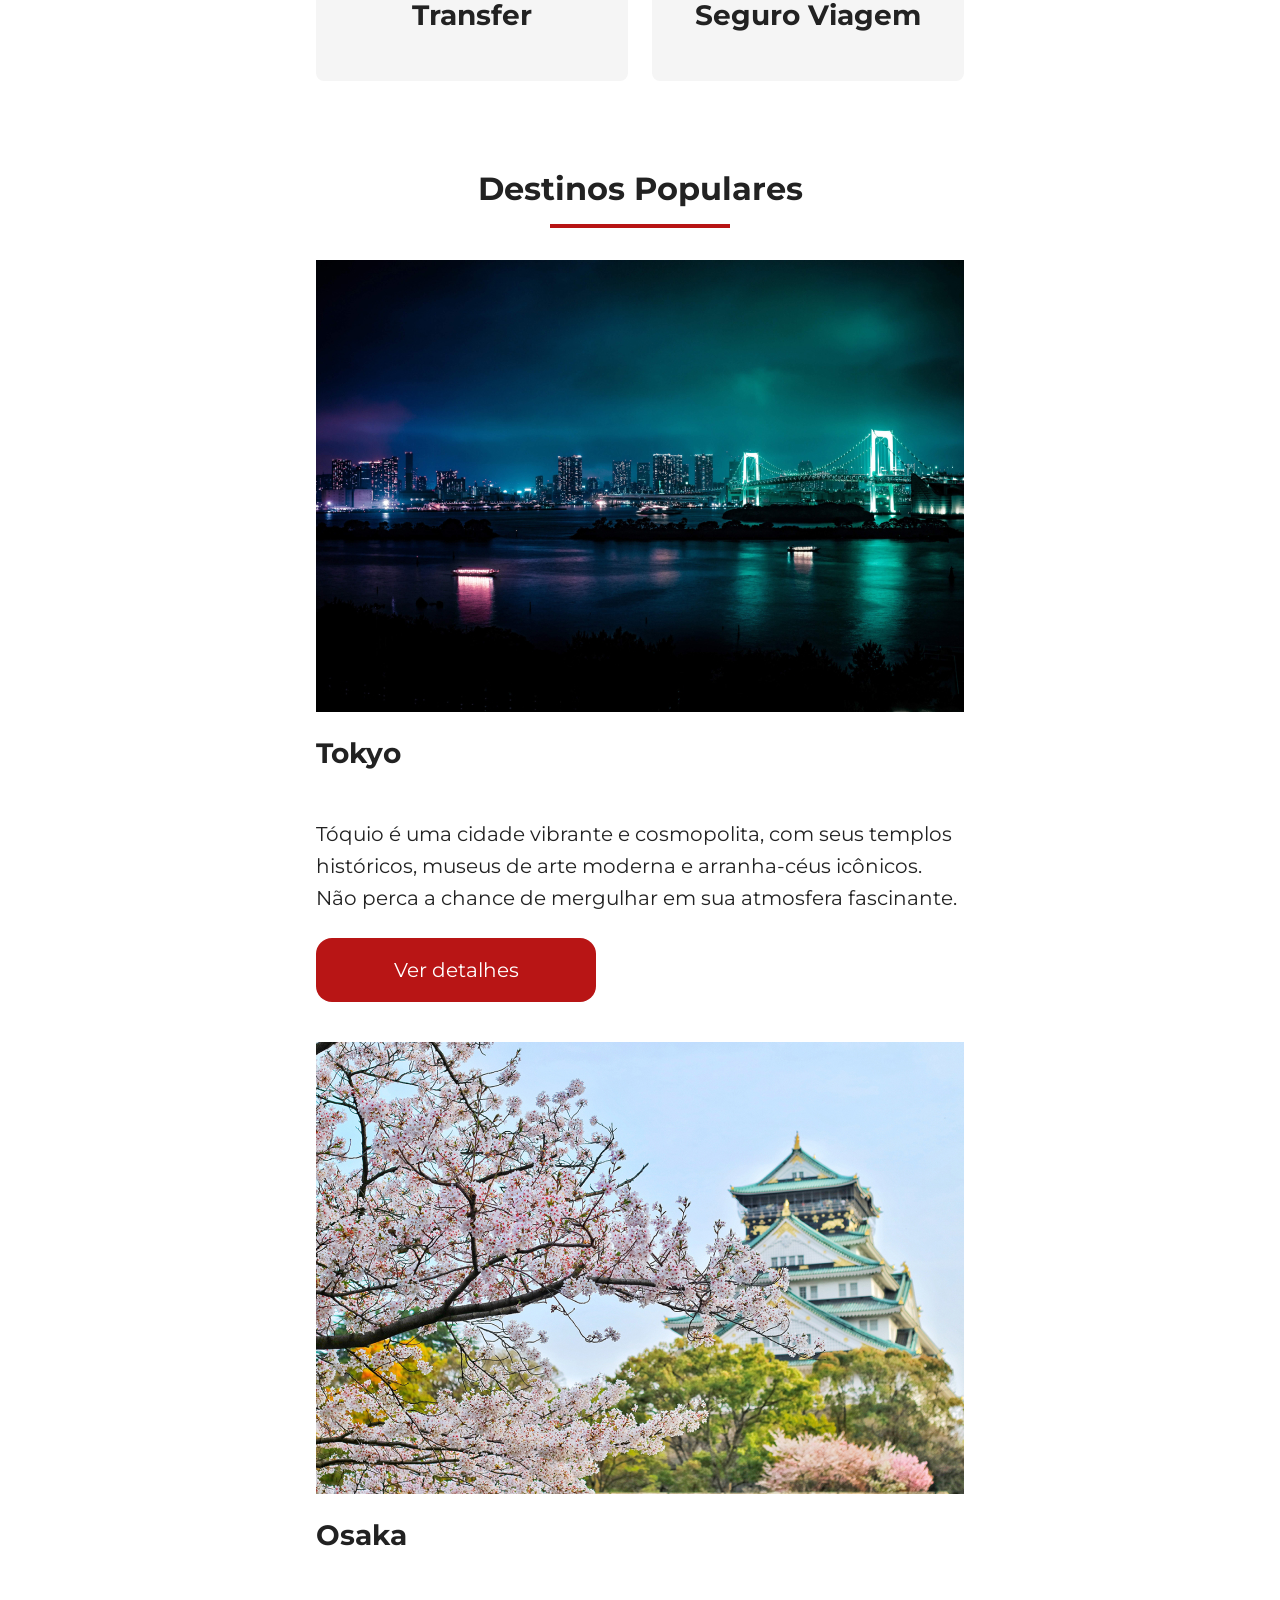
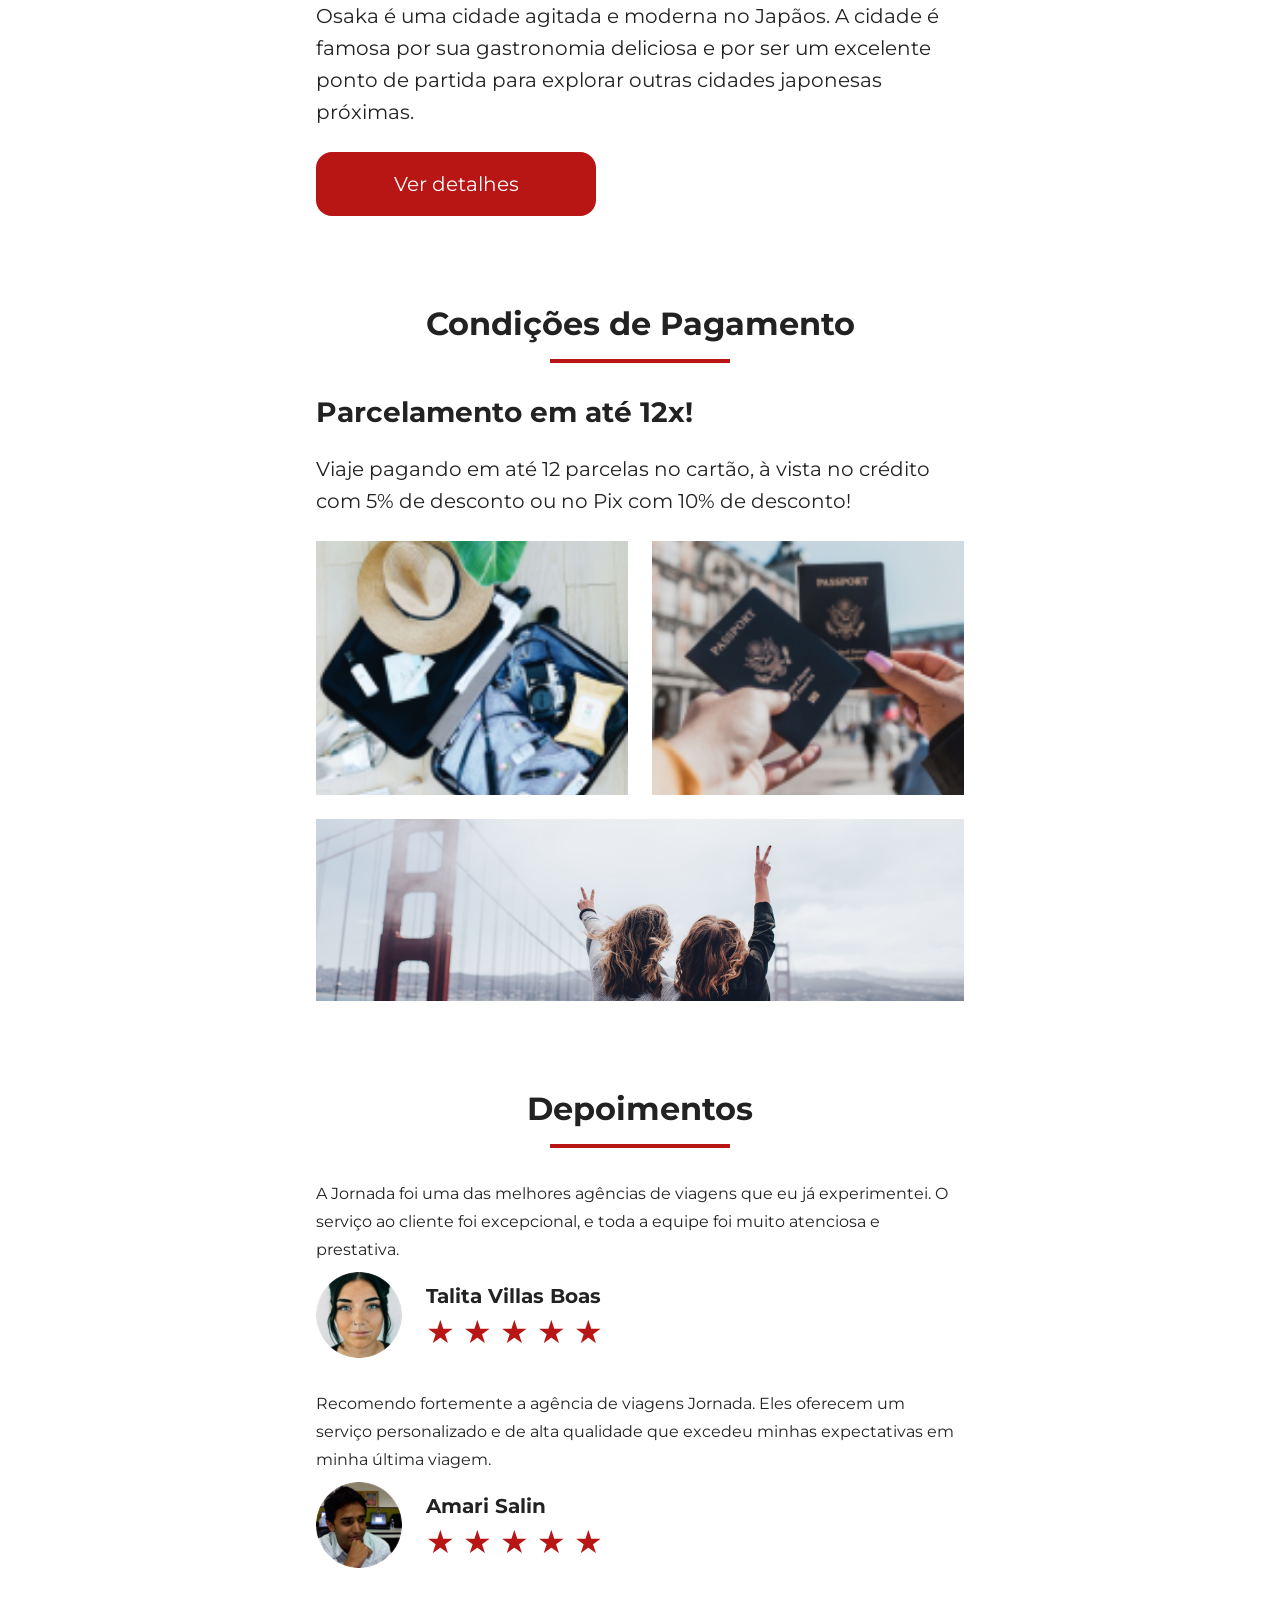
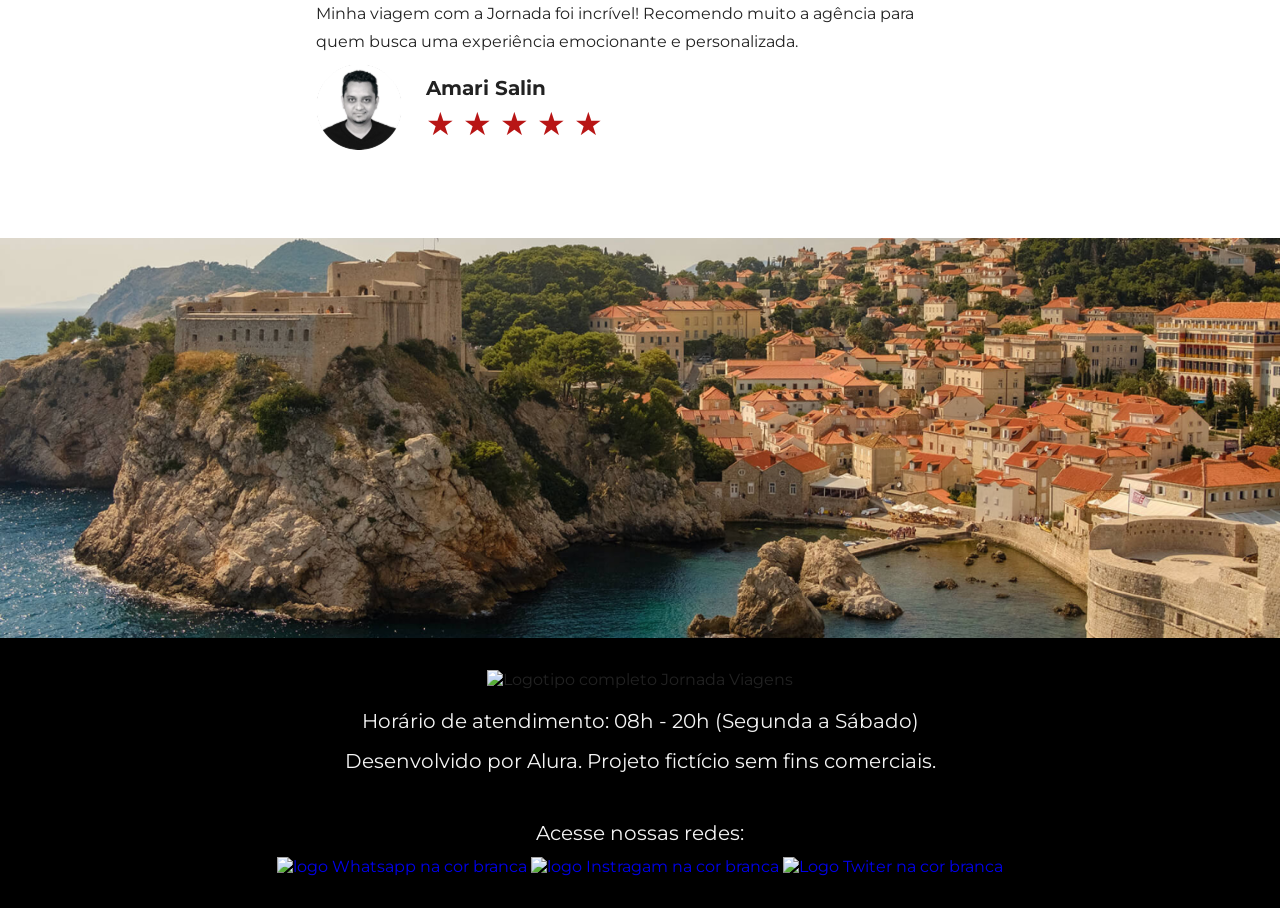
==== commit c8b6ec5e: "Realiza footer tablet e pc" ====
--- a/index.html
+++ b/index.html
@@ -337,33 +337,46 @@
     <section class="bottom-hero">
       <div class="hero-img"></div>
     </section>
-    <section class="section_footer">
-      <footer>
+    <footer class="main-footer">
+      <div class="footer-content">
         <img
-          class="logo_footer"
           src="../jornada-viagens/img/Logo-branco 1_footer.png"
           alt="Logotipo completo Jornada Viagens"
         />
-        <div class="text_footer">
-          <p>Horário de atendimento: 08h - 20h (Segunda a Sábado)</p>
-          <p>Desenvolvido por Alura. Projeto fictício sem fins comerciais.</p>
-        </div>
-        
-        <div class="redes">
-          <p>Acesse nossas redes:</p>
-          <div class="redes-link">
-            <img
-              src="../jornada-viagens/img/Whatsapp 1.png"
-              alt="logo Whatsapp"
-            />
-            <img
-              src="../jornada-viagens/img/Instragam 1.png"
-              alt="logo Instragam"
-            />
-            <img src="../jornada-viagens/img/Twiter 1.png" alt="" />
-          </div>
-        </div>
-      </footer>
-    </section>
+        <p>Horário de atendimento: 08h - 20h (Segunda a Sábado)</p>
+        <p>Desenvolvido por Alura. Projeto fictício sem fins comerciais.</p>
+      </div>
+
+      <div class="footer-social">
+        <p>Acesse nossas redes:</p>
+
+        <a
+          href="#"
+          target="_blank"
+          title="Entre em contato Whatsapp do Jornada Viagens"
+        >
+          <img
+            src="../jornada-viagens/img/Whatsapp 1.png"
+            alt="logo Whatsapp na cor branca"
+          />
+        </a>
+        <a
+          href="#"
+          target="_blank"
+          title="Acesse o Instagram do Jornada Viagens"
+        >
+          <img
+            src="../jornada-viagens/img/Instragam 1.png"
+            alt="logo Instragam na cor branca"
+          />
+        </a>
+        <a href="#" target="_blank" title="Acesse o Twiter do Jornada Viagens">
+          <img
+            src="../jornada-viagens/img/Twiter 1.png"
+            alt="Logo Twiter na cor branca"
+          />
+        </a>
+      </div>
+    </footer>
   </body>
 </html>
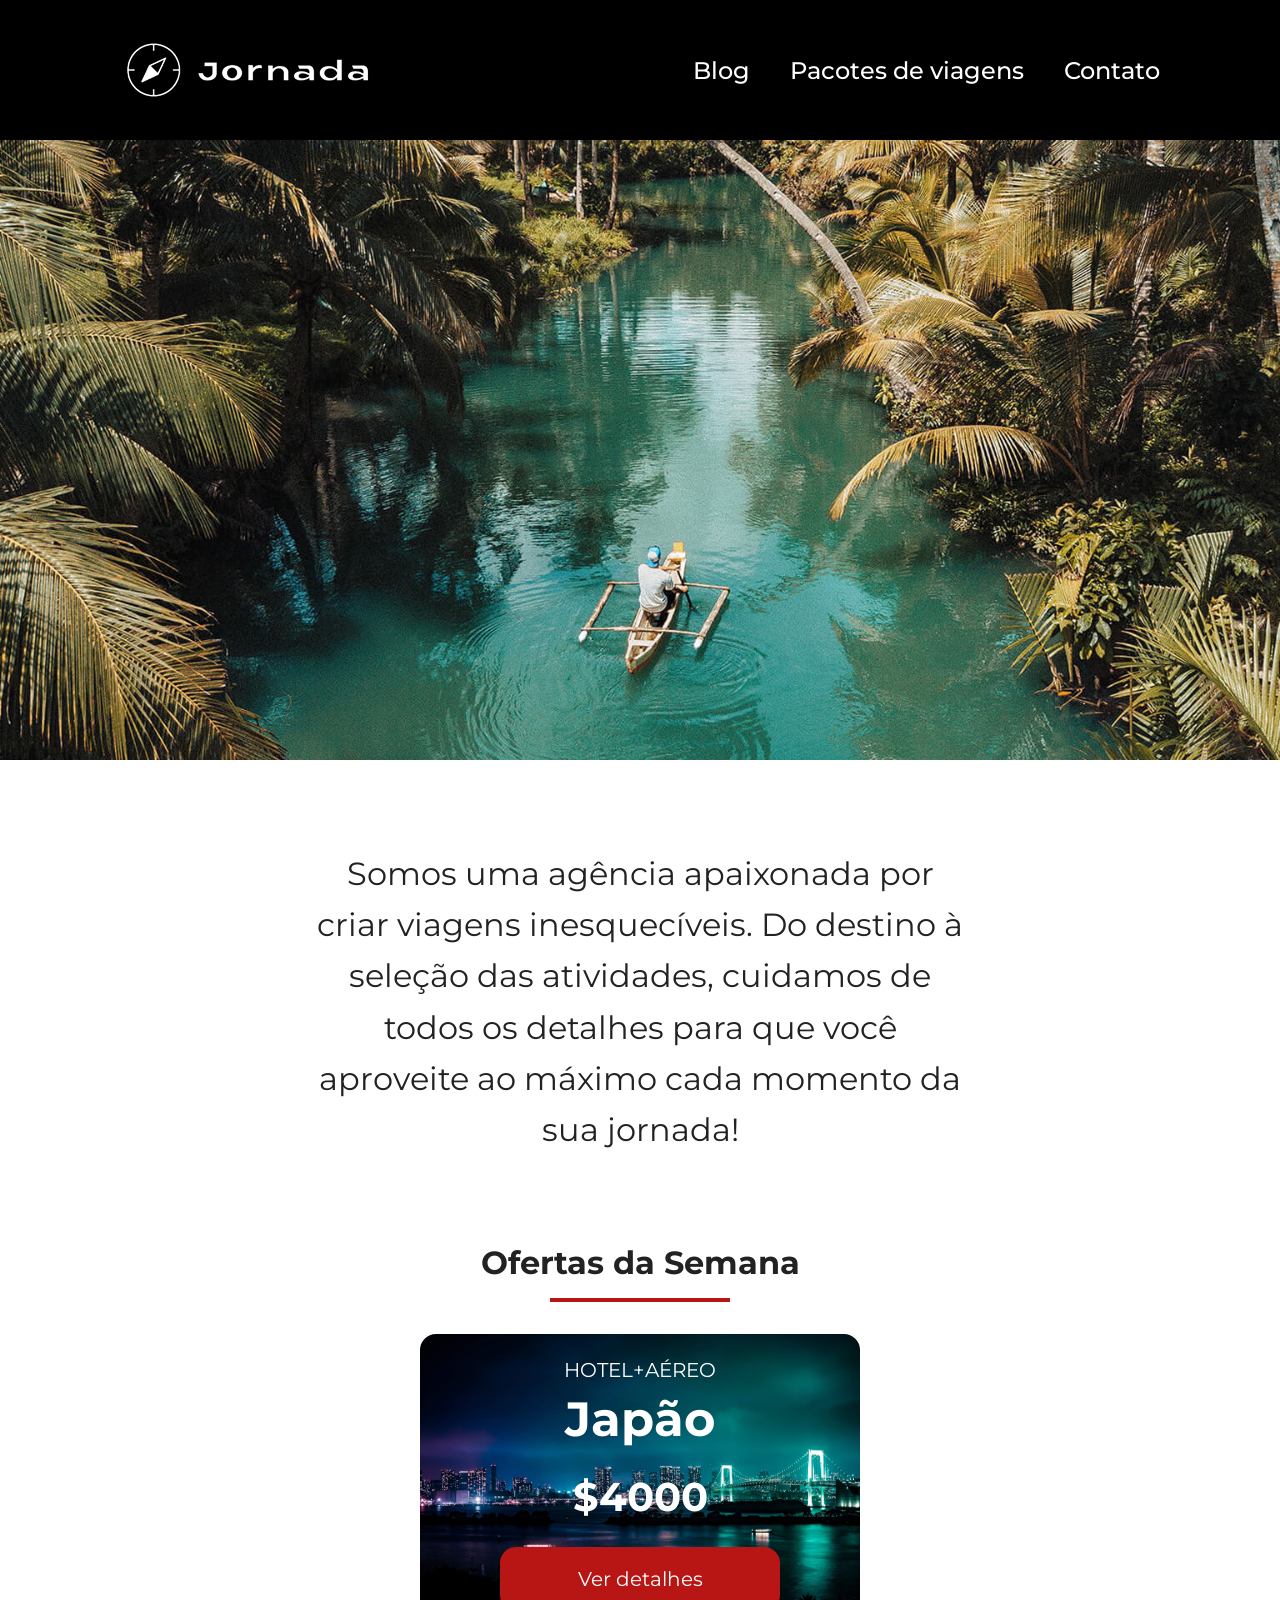
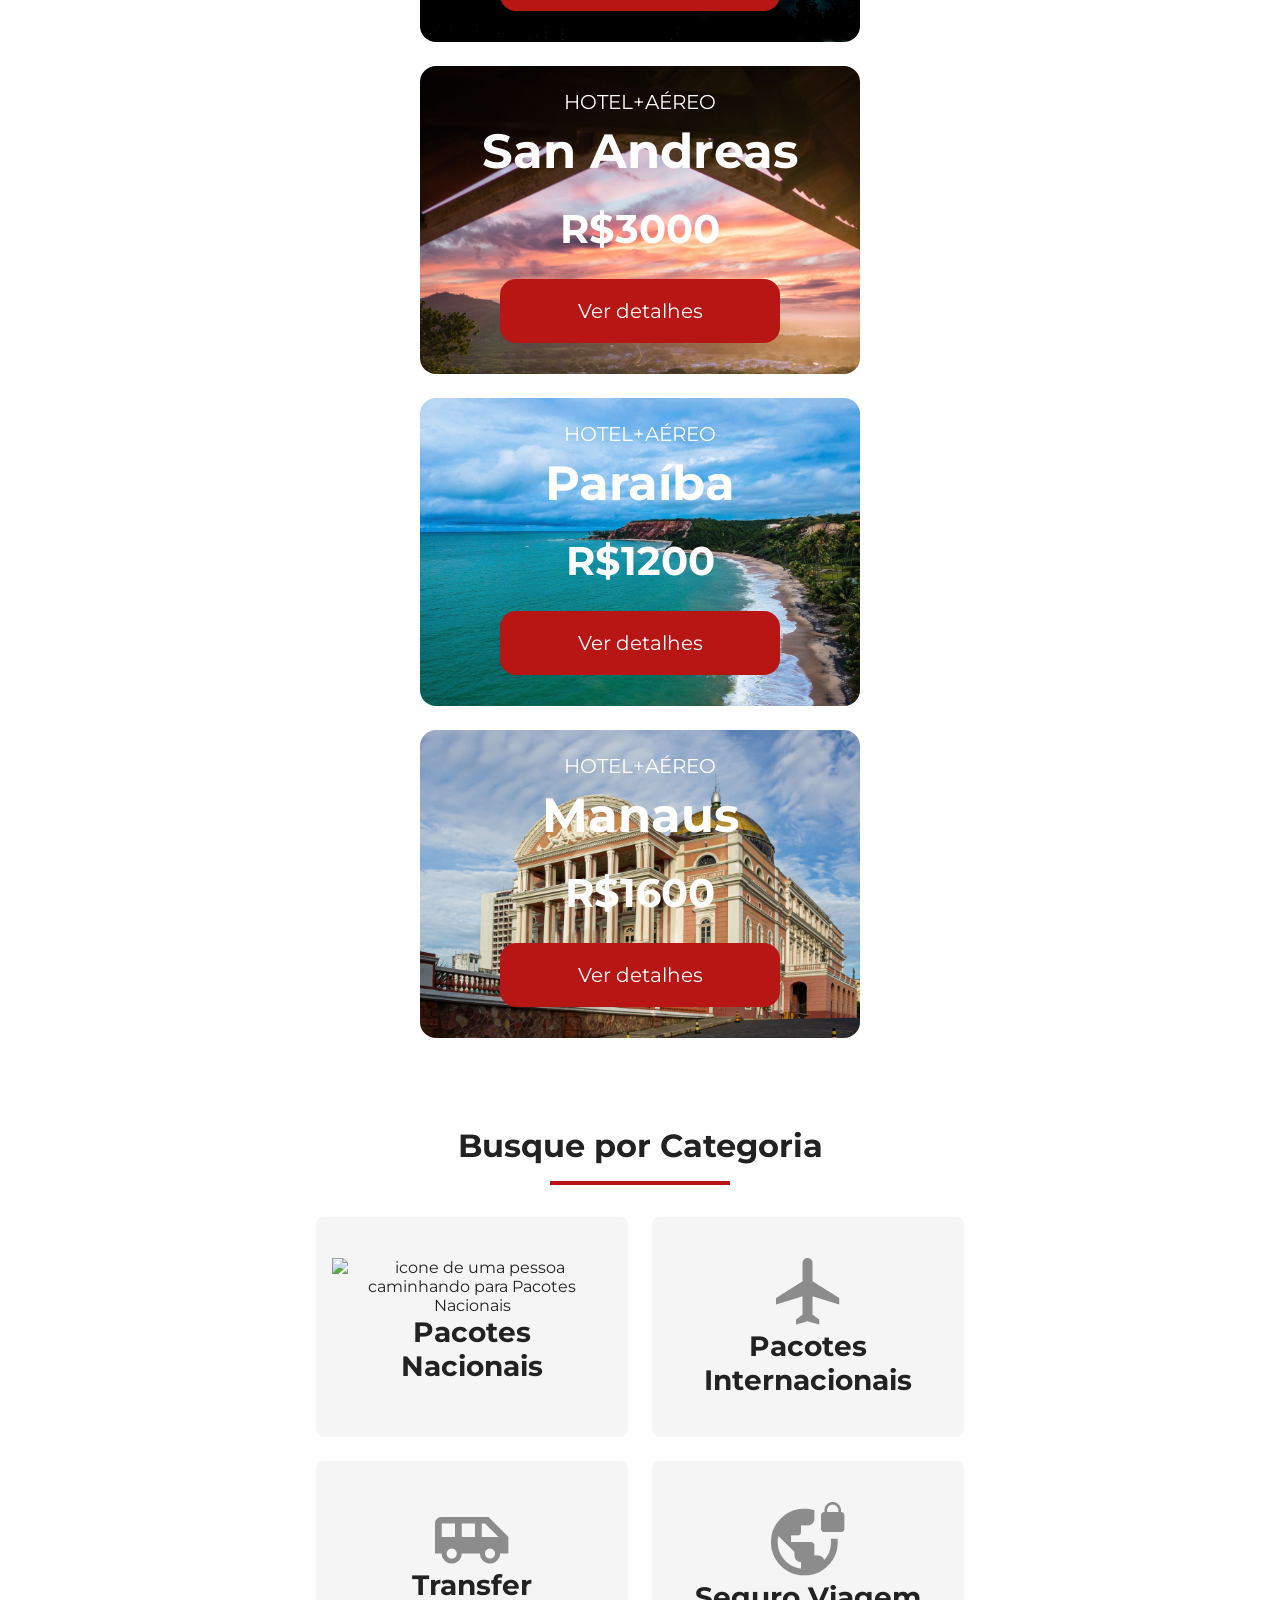
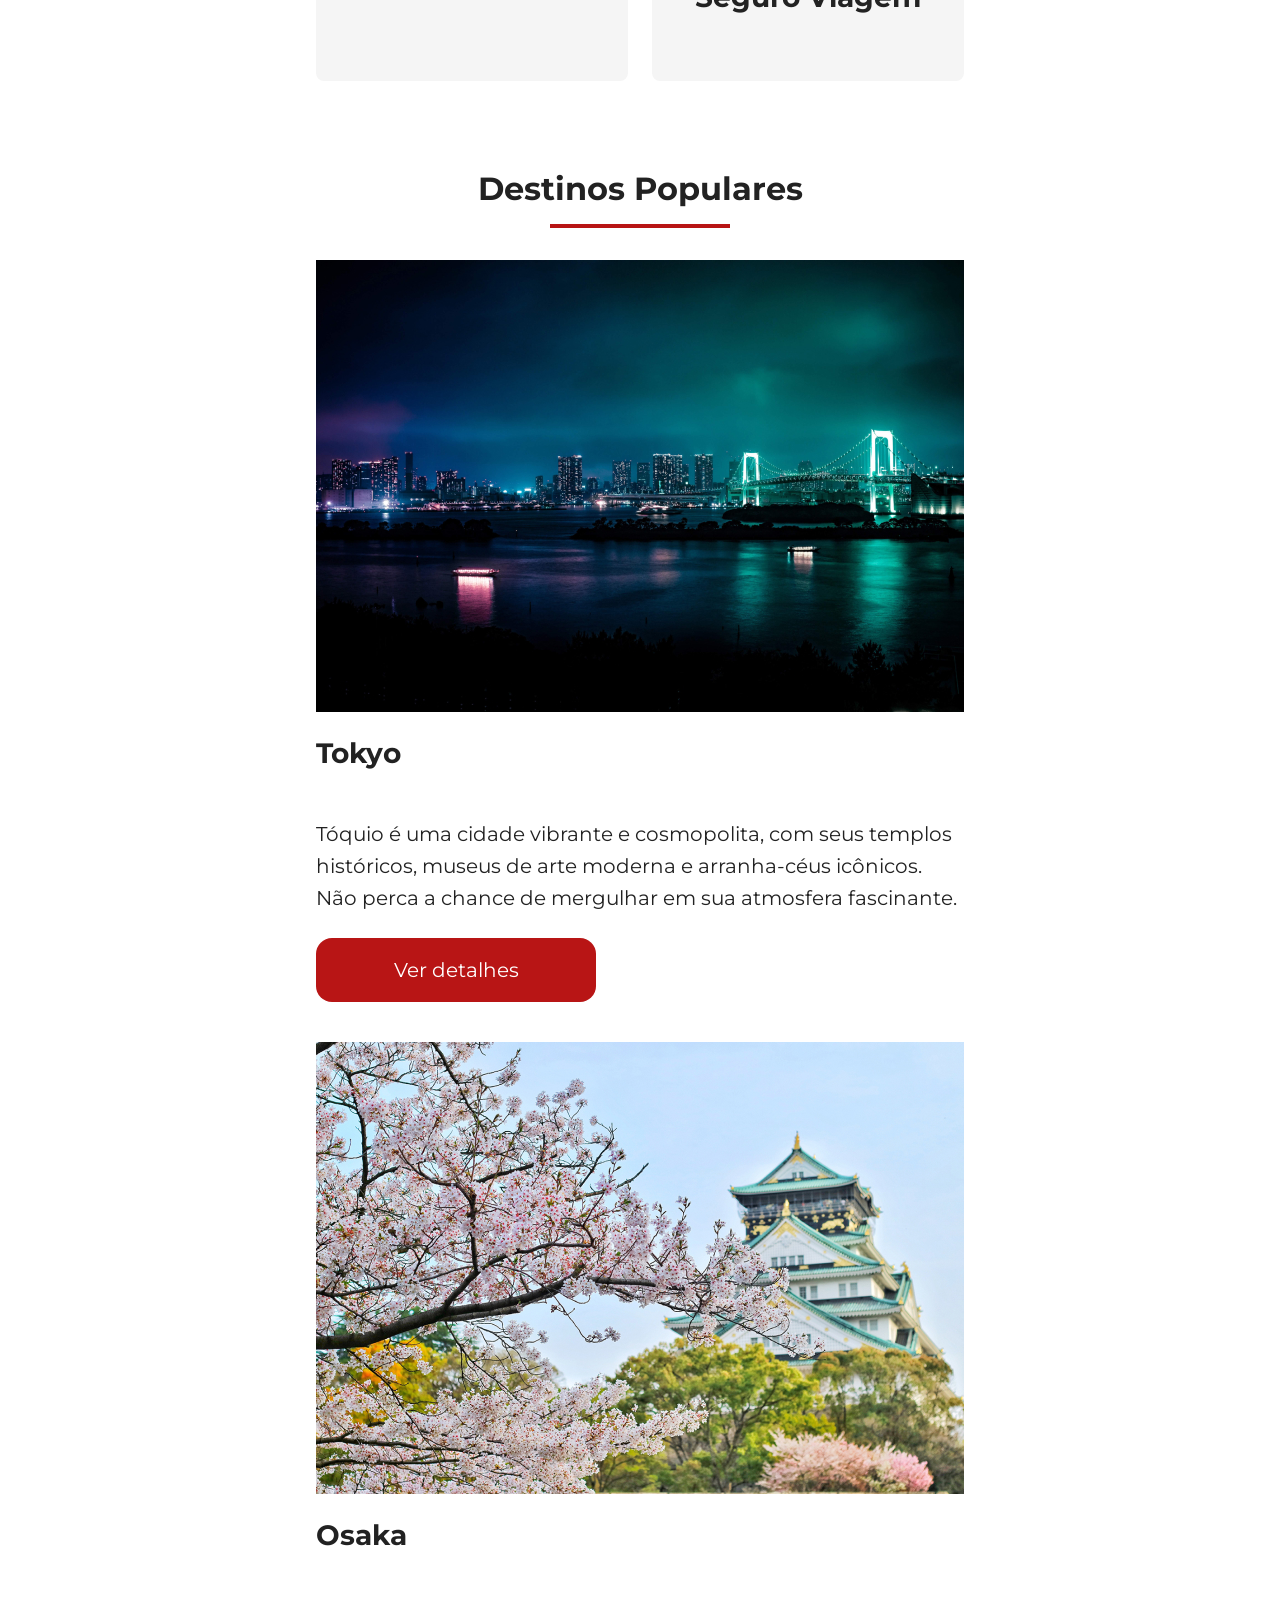
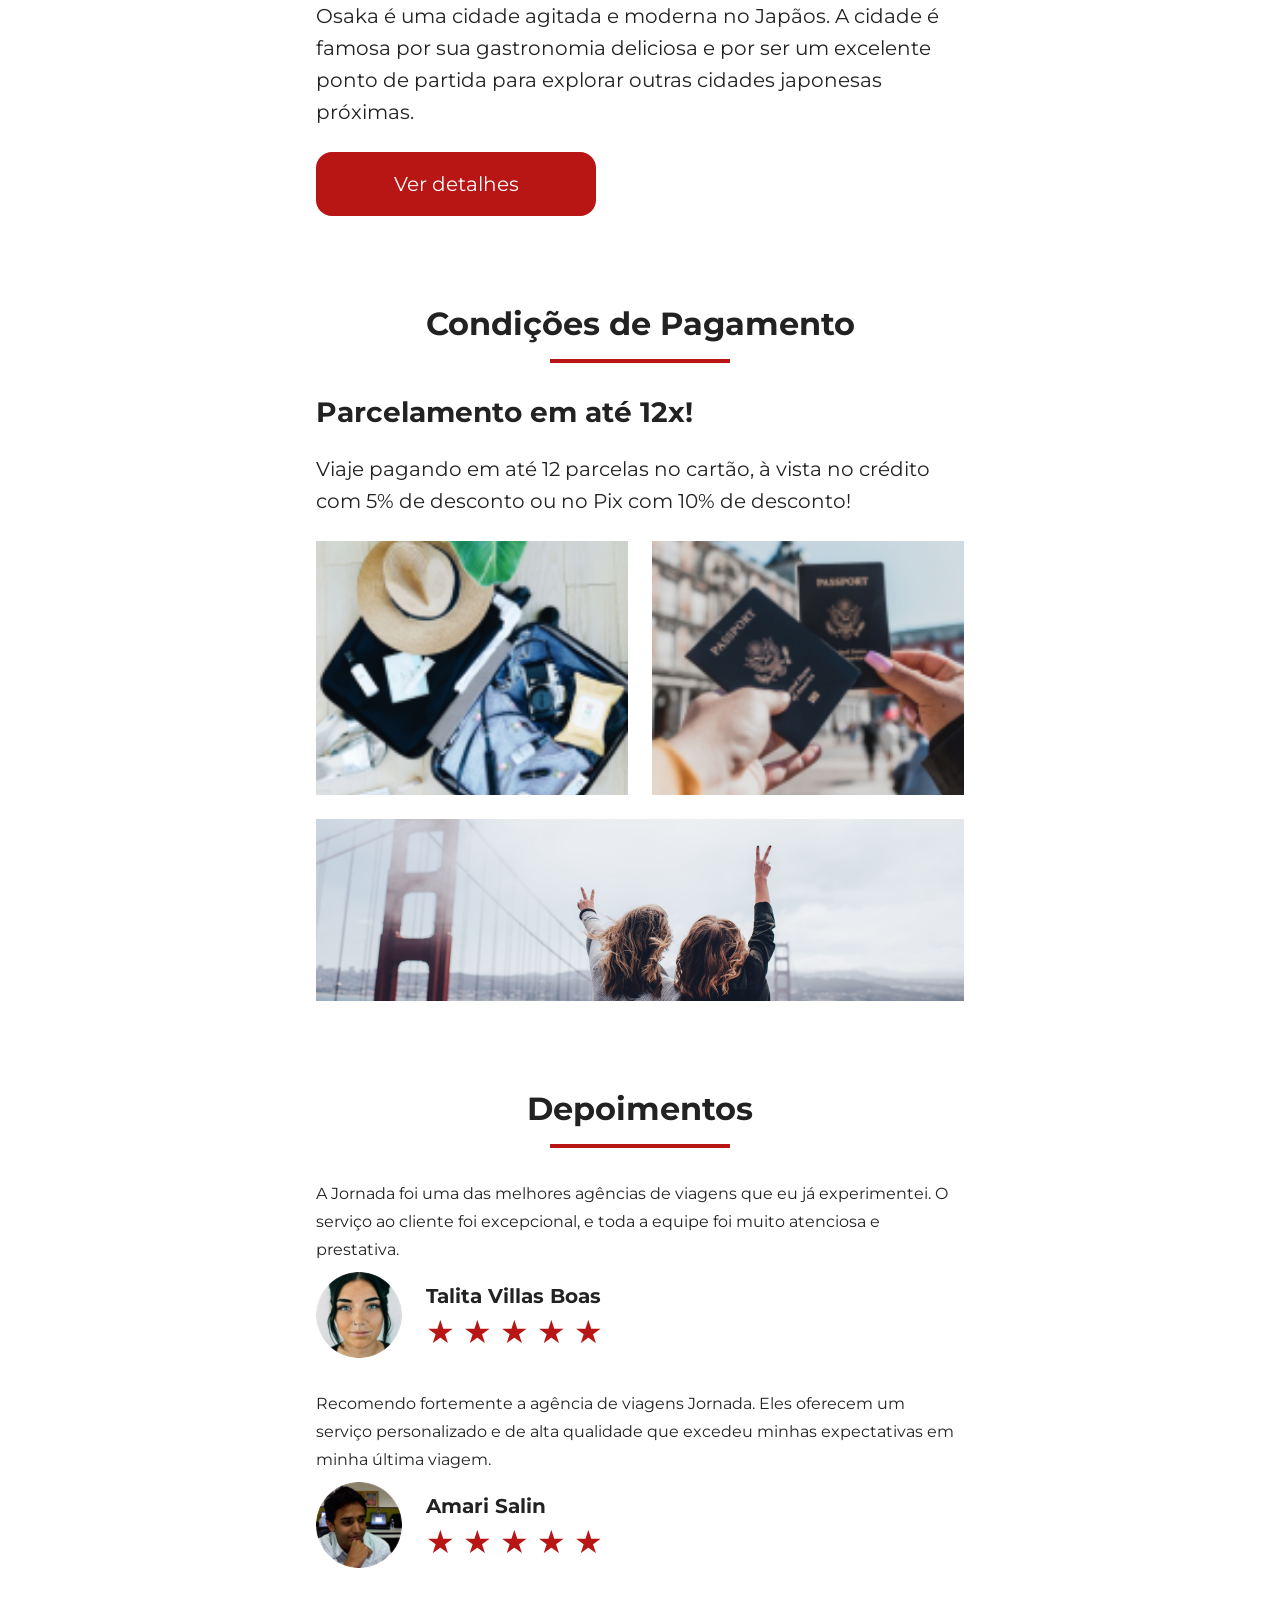
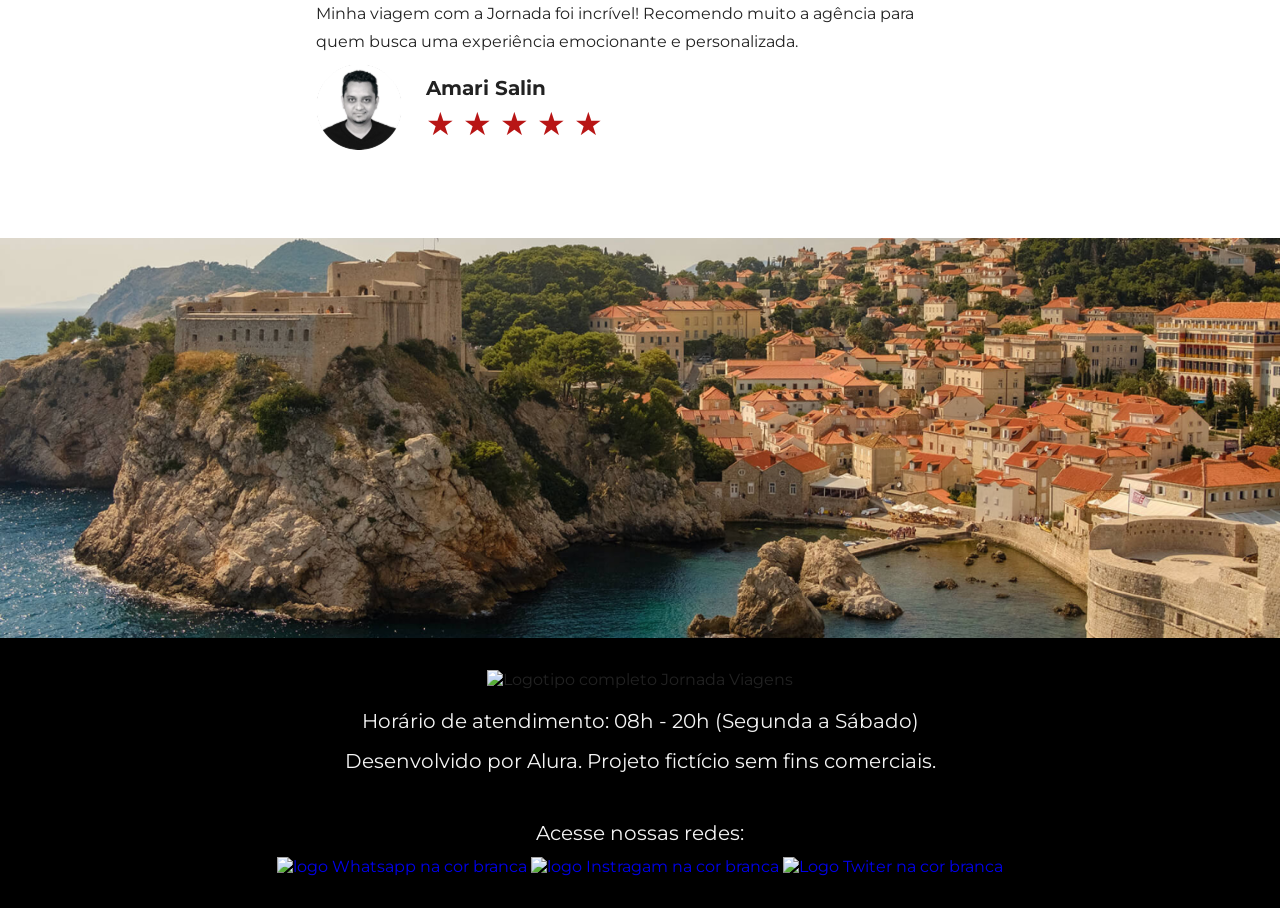
==== commit a012c269: "Finalizado lighthouse scan em SEO" ====
--- a/index.html
+++ b/index.html
@@ -3,6 +3,10 @@
   <head>
     <meta charset="UTF-8" />
     <meta name="viewport" content="width=device-width, initial-scale=1.0" />
+    <meta
+      name="description"
+      content="Agência de viagem.Crie viagens incríveis para qualquer lugar do mundo."
+    />
     <link rel="stylesheet" href="./css/style.css" />
     <title>Jornada Viagens</title>
   </head>
@@ -50,293 +54,303 @@
         </nav>
       </div>
     </header>
-    <!-- Hero -->
-    <section class="hero">
-      <div class="hero-img"></div>
-      <h2>
-        Somos uma agência apaixonada por criar viagens inesquecíveis. Do destino
-        à seleção das atividades, cuidamos de todos os detalhes para que você
-        aproveite ao máximo cada momento da sua jornada!
-      </h2>
-    </section>
-    <!-- Ofertas da semana (offers) -->
-    <section class="section offers">
-      <div class="section-title">
-        <h2>Ofertas da Semana</h2>
-        <hr />
-      </div>
-      <!-- cards -->
-      <div class="offers-cards">
-        <!-- Japão -->
-        <article class="card japao">
-          <header>
-            <p>HOTEL+AÉREO</p>
-            <h3>
-              Japão <br />
-              <span>$4000</span>
-            </h3>
-          </header>
-          <footer>
+    <main>
+      <!-- Hero -->
+      <section class="hero">
+        <div class="hero-img"></div>
+        <h2>
+          Somos uma agência apaixonada por criar viagens inesquecíveis. Do
+          destino à seleção das atividades, cuidamos de todos os detalhes para
+          que você aproveite ao máximo cada momento da sua jornada!
+        </h2>
+      </section>
+      <!-- Ofertas da semana (offers) -->
+      <section class="section offers">
+        <div class="section-title">
+          <h2>Ofertas da Semana</h2>
+          <hr />
+        </div>
+        <!-- cards -->
+        <div class="offers-cards">
+          <!-- Japão -->
+          <article class="card japao">
+            <header>
+              <p>HOTEL+AÉREO</p>
+              <h3>
+                Japão <br />
+                <span>$4000</span>
+              </h3>
+            </header>
+            <footer>
+              <a href="#" class="button">Ver detalhes</a>
+            </footer>
+          </article>
+          <!-- San Andreas -->
+          <article class="card sanandreas">
+            <header>
+              <p>HOTEL+AÉREO</p>
+              <h3>
+                San Andreas
+                <br />
+                <span>R$3000</span>
+              </h3>
+            </header>
+            <footer>
+              <a href="#" class="button">Ver detalhes</a>
+            </footer>
+          </article>
+          <!-- Paraíba -->
+          <article class="card paraiba">
+            <header>
+              <p>HOTEL+AÉREO</p>
+              <h3>
+                Paraíba
+
+                <br />
+                <span>R$1200</span>
+              </h3>
+            </header>
+            <footer>
+              <a href="#" class="button">Ver detalhes</a>
+            </footer>
+          </article>
+          <!-- Manaus -->
+          <article class="card manaus">
+            <header>
+              <p>HOTEL+AÉREO</p>
+              <h3>
+                Manaus
+
+                <br />
+                <span>R$1600</span>
+              </h3>
+            </header>
+            <footer>
+              <a href="#" class="button">Ver detalhes</a>
+            </footer>
+          </article>
+        </div>
+      </section>
+      <!-- Categorias da Semana (categories) -->
+      <section class="section categories">
+        <div class="section-title">
+          <h2>Busque por Categoria</h2>
+          <hr />
+        </div>
+
+        <div class="categories-cards">
+          <a
+            href="#"
+            class="card-categories pacotes-nacionais categories-button"
+            title="Busque pela categoria Pacotes Nacionais"
+          >
+            <header>
+              <div class="img-categories">
+                <img
+                  src="../jornada-viagens/img/ícone - pacotes nacionais.png"
+                  alt="icone de uma pessoa caminhando para Pacotes Nacionais"
+                />
+              </div>
+              <h3 class="content-title">Pacotes<br />Nacionais</h3>
+            </header>
+          </a>
+
+          <a
+            href="#"
+            class="card-categories pacotes-nacionais categories-button"
+          >
+            <header>
+              <div class="img-categories">
+                <img
+                  src="./img/ícone - pacotes interacionais.png"
+                  alt="Ícone de um avião para dimbolizar Pacotes Internacionais"
+                />
+              </div>
+              <h3 class="content-title">Pacotes Internacionais</h3>
+            </header>
+          </a>
+
+          <a
+            href="#"
+            class="card-categories pacotes-nacionais categories-button transfer"
+          >
+            <header>
+              <div class="img-categories">
+                <img
+                  src="./img/ícone -transfer.png"
+                  alt="Pacotes internacionais"
+                />
+              </div>
+              <h3 class="content-title">Transfer</h3>
+            </header>
+          </a>
+
+          <a
+            href="#"
+            class="card-categories pacotes-nacionais categories-button seguro-viagem"
+          >
+            <header>
+              <div class="img-categories">
+                <img
+                  src="./img/ícone - seguro viagem.png"
+                  alt="Ícone de um globo com um cadeado para simbolizar o Seguro Viagem"
+                />
+              </div>
+              <h3 class="content-title">Seguro Viagem</h3>
+            </header>
+          </a>
+        </div>
+      </section>
+      <!--Destinos Populares (destinations) -->
+      <section class="section destinations">
+        <div class="section-title">
+          <h2>Destinos Populares</h2>
+          <hr />
+        </div>
+
+        <div class="destination-items">
+          <!-- Tokyo -->
+          <article class="item">
+            <div class="img-item tokyo"></div>
+            <h3 class="content-title">Tokyo</h3>
+
+            <p class="content-text">
+              Tóquio é uma cidade vibrante e cosmopolita, com seus templos
+              históricos, museus de arte moderna e arranha-céus icônicos. Não
+              perca a chance de mergulhar em sua atmosfera fascinante.
+            </p>
+
             <a href="#" class="button">Ver detalhes</a>
-          </footer>
-        </article>
-        <!-- San Andreas -->
-        <article class="card sanandreas">
-          <header>
-            <p>HOTEL+AÉREO</p>
-            <h3>
-              San Andreas
-              <br />
-              <span>R$3000</span>
-            </h3>
-          </header>
-          <footer>
+          </article>
+          <!-- Osaka -->
+          <article class="item">
+            <div class="img-item osaka"></div>
+            <h3 class="content-title">Osaka</h3>
+
+            <p class="content-text">
+              Osaka é uma cidade agitada e moderna no Japãos. A cidade é famosa
+              por sua gastronomia deliciosa e por ser um excelente ponto de
+              partida para explorar outras cidades japonesas próximas.
+            </p>
+
             <a href="#" class="button">Ver detalhes</a>
-          </footer>
-        </article>
-        <!-- Paraíba -->
-        <article class="card paraiba">
-          <header>
-            <p>HOTEL+AÉREO</p>
-            <h3>
-              Paraíba
-
-              <br />
-              <span>R$1200</span>
-            </h3>
-          </header>
-          <footer>
-            <a href="#" class="button">Ver detalhes</a>
-          </footer>
-        </article>
-        <!-- Manaus -->
-        <article class="card manaus">
-          <header>
-            <p>HOTEL+AÉREO</p>
-            <h3>
-              Manaus
-
-              <br />
-              <span>R$1600</span>
-            </h3>
-          </header>
-          <footer>
-            <a href="#" class="button">Ver detalhes</a>
-          </footer>
-        </article>
-      </div>
-    </section>
-    <!-- Categorias da Semana (categories) -->
-    <section class="section categories">
-      <div class="section-title">
-        <h2>Busque por Categoria</h2>
-        <hr />
-      </div>
-
-      <div class="categories-cards">
-        <a
-          href="#"
-          class="card-categories pacotes-nacionais categories-button"
-          title="Busque pela categoria Pacotes Nacionais"
-        >
-          <header>
-            <div class="img-categories">
+          </article>
+        </div>
+      </section>
+      <!-- Payment ( Condições de Pagamento ) -->
+      <section class="section payments">
+        <div class="section-title">
+          <h2>Condições de Pagamento</h2>
+          <hr />
+        </div>
+        <div class="content-container">
+          <div class="text-content">
+            <h3 class="content-title">Parcelamento em até 12x!</h3>
+            <p class="content-text">
+              Viaje pagando em até 12 parcelas no cartão, à vista no crédito com
+              5% de desconto ou no Pix com 10% de desconto!
+            </p>
+          </div>
+          <div class="grid-image-content">
+            <div class="image bag"></div>
+            <div class="image passport"></div>
+            <div class="image people"></div>
+          </div>
+        </div>
+      </section>
+      <!-- Depoimentos // Testimonials -->
+      <section class="section testimonials">
+        <div class="section-title">
+          <h2>Depoimentos</h2>
+          <hr />
+        </div>
+        <div class="testimonial-container">
+          <!-- Talita -->
+          <article class="article-testimonials">
+            <header>
+              <p class="content-text testimonials-text">
+                A Jornada foi uma das melhores agências de viagens que eu já
+                experimentei. O serviço ao cliente foi excepcional, e toda a
+                equipe foi muito atenciosa e prestativa.
+              </p>
+            </header>
+            <footer>
               <img
-                src="../jornada-viagens/img/ícone - pacotes nacionais.png"
-                alt="Pacotes Nacionais"
+                src="./img/testimonials_talita.png"
+                alt="Imagem de perfil da Talita"
               />
-            </div>
-            <h4 class="content-title">Pacotes<br />Nacionais</h4>
-          </header>
-        </a>
-
-        <a href="#" class="card-categories pacotes-nacionais categories-button">
-          <header>
-            <div class="img-categories">
+              <div class="profile-content">
+                <h3>Talita Villas Boas</h3>
+                <div class="rating">
+                  <span class="star">★</span>
+                  <span class="star">★</span>
+                  <span class="star">★</span>
+                  <span class="star">★</span>
+                  <span class="star">★</span>
+                </div>
+              </div>
+            </footer>
+          </article>
+          <!-- Amari -->
+          <article class="article-testimonials">
+            <header>
+              <p class="content-text testimonials-text">
+                Recomendo fortemente a agência de viagens Jornada. Eles oferecem
+                um serviço personalizado e de alta qualidade que excedeu minhas
+                expectativas em minha última viagem.
+              </p>
+            </header>
+            <footer>
               <img
-                src="./img/ícone - pacotes interacionais.png"
-                alt="Pacotes internacionais"
+                src="./img/testimonials_amari.png"
+                alt="Imagem de perfil da Amari"
               />
-            </div>
-            <h4 class="content-title">Pacotes Internacionais</h4>
-          </header>
-        </a>
-
-        <a
-          href="#"
-          class="card-categories pacotes-nacionais categories-button transfer"
-        >
-          <header>
-            <div class="img-categories">
+              <div class="profile-content">
+                <h3>Amari Salin</h3>
+                <div class="rating">
+                  <span class="star">★</span>
+                  <span class="star">★</span>
+                  <span class="star">★</span>
+                  <span class="star">★</span>
+                  <span class="star">★</span>
+                </div>
+              </div>
+            </footer>
+          </article>
+          <!-- Lauro -->
+          <article class="article-testimonials">
+            <header>
+              <p class="content-text testimonials-text">
+                Minha viagem com a Jornada foi incrível! Recomendo muito a
+                agência para quem busca uma experiência emocionante e
+                personalizada.
+              </p>
+            </header>
+            <footer>
               <img
-                src="./img/ícone -transfer.png"
-                alt="Pacotes internacionais"
+                src="./img/testimonials_lauro.png"
+                alt="Imagem de perfil da Lauro"
               />
-            </div>
-            <h4 class="content-title">Transfer</h4>
-          </header>
-        </a>
-
-        <a
-          href="#"
-          class="card-categories pacotes-nacionais categories-button seguro-viagem"
-        >
-          <header>
-            <div class="img-categories">
-              <img src="./img/ícone - seguro viagem.png" alt="Seguro Viagem" />
-            </div>
-            <h4 class="content-title">Seguro Viagem</h4>
-          </header>
-        </a>
-      </div>
-    </section>
-    <!--Destinos Populares (destinations) -->
-    <section class="section destinations">
-      <div class="section-title">
-        <h2>Destinos Populares</h2>
-        <hr />
-      </div>
-
-      <div class="destination-items">
-        <!-- Tokyo -->
-        <article class="item">
-          <div class="img-item tokyo"></div>
-          <h4 class="content-title">Tokyo</h4>
-
-          <p class="content-text">
-            Tóquio é uma cidade vibrante e cosmopolita, com seus templos
-            históricos, museus de arte moderna e arranha-céus icônicos. Não
-            perca a chance de mergulhar em sua atmosfera fascinante.
-          </p>
-
-          <a href="#" class="button">Ver detalhes</a>
-        </article>
-        <!-- Osaka -->
-        <article class="item">
-          <div class="img-item osaka"></div>
-          <h4 class="content-title">Osaka</h4>
-
-          <p class="content-text">
-            Osaka é uma cidade agitada e moderna no Japãos. A cidade é famosa
-            por sua gastronomia deliciosa e por ser um excelente ponto de
-            partida para explorar outras cidades japonesas próximas.
-          </p>
-
-          <a href="#" class="button">Ver detalhes</a>
-        </article>
-      </div>
-    </section>
-    <!-- Payment ( Condições de Pagamento ) -->
-    <section class="section payments">
-      <div class="section-title">
-        <h2>Condições de Pagamento</h2>
-        <hr />
-      </div>
-      <div class="content-container">
-        <div class="text-content">
-          <h4 class="content-title">Parcelamento em até 12x!</h4>
-          <p class="content-text">
-            Viaje pagando em até 12 parcelas no cartão, à vista no crédito com
-            5% de desconto ou no Pix com 10% de desconto!
-          </p>
-        </div>
-        <div class="grid-image-content">
-          <div class="image bag"></div>
-          <div class="image passport"></div>
-          <div class="image people"></div>
-        </div>
-      </div>
-    </section>
-    <!-- Depoimentos // Testimonials -->
-    <section class="section testimonials">
-      <div class="section-title">
-        <h2>Depoimentos</h2>
-        <hr />
-      </div>
-      <div class="testimonial-container">
-        <!-- Talita -->
-        <article class="article-testimonials">
-          <header>
-            <p class="content-text testimonials-text">
-              A Jornada foi uma das melhores agências de viagens que eu já
-              experimentei. O serviço ao cliente foi excepcional, e toda a
-              equipe foi muito atenciosa e prestativa.
-            </p>
-          </header>
-          <footer>
-            <img
-              src="./img/testimonials_talita.png"
-              alt="Imagem de perfil da Talita"
-            />
-            <div class="profile-content">
-              <h4>Talita Villas Boas</h4>
-              <div class="rating">
-                <span class="star">★</span>
-                <span class="star">★</span>
-                <span class="star">★</span>
-                <span class="star">★</span>
-                <span class="star">★</span>
-              </div>
-            </div>
-          </footer>
-        </article>
-        <!-- Amari -->
-        <article class="article-testimonials">
-          <header>
-            <p class="content-text testimonials-text">
-              Recomendo fortemente a agência de viagens Jornada. Eles oferecem
-              um serviço personalizado e de alta qualidade que excedeu minhas
-              expectativas em minha última viagem.
-            </p>
-          </header>
-          <footer>
-            <img
-              src="./img/testimonials_amari.png"
-              alt="Imagem de perfil da Amari"
-            />
-            <div class="profile-content">
-              <h4>Amari Salin</h4>
-              <div class="rating">
-                <span class="star">★</span>
-                <span class="star">★</span>
-                <span class="star">★</span>
-                <span class="star">★</span>
-                <span class="star">★</span>
-              </div>
-            </div>
-          </footer>
-        </article>
-        <!-- Lauro -->
-        <article class="article-testimonials">
-          <header>
-            <p class="content-text testimonials-text">
-              Minha viagem com a Jornada foi incrível! Recomendo muito a agência
-              para quem busca uma experiência emocionante e personalizada.
-            </p>
-          </header>
-          <footer>
-            <img
-              src="./img/testimonials_lauro.png"
-              alt="Imagem de perfil da Lauro"
-            />
-            <div class="profile-content">
-              <h4>Amari Salin</h4>
-              <div class="rating">
-                <span class="star">★</span>
-                <span class="star">★</span>
-                <span class="star">★</span>
-                <span class="star">★</span>
-                <span class="star">★</span>
-              </div>
-            </div>
-          </footer>
-        </article>
-      </div>
-    </section>
-    <!-- bottom // footer -->
-    <section class="bottom-hero">
-      <div class="hero-img"></div>
-    </section>
+              <div class="profile-content">
+                <h3>Amari Salin</h3>
+                <div class="rating">
+                  <span class="star">★</span>
+                  <span class="star">★</span>
+                  <span class="star">★</span>
+                  <span class="star">★</span>
+                  <span class="star">★</span>
+                </div>
+              </div>
+            </footer>
+          </article>
+        </div>
+      </section>
+      <!-- bottom // footer -->
+      <section class="bottom-hero">
+        <div class="hero-img"></div>
+      </section>
+    </main>
+
     <footer class="main-footer">
       <div class="footer-content">
         <img
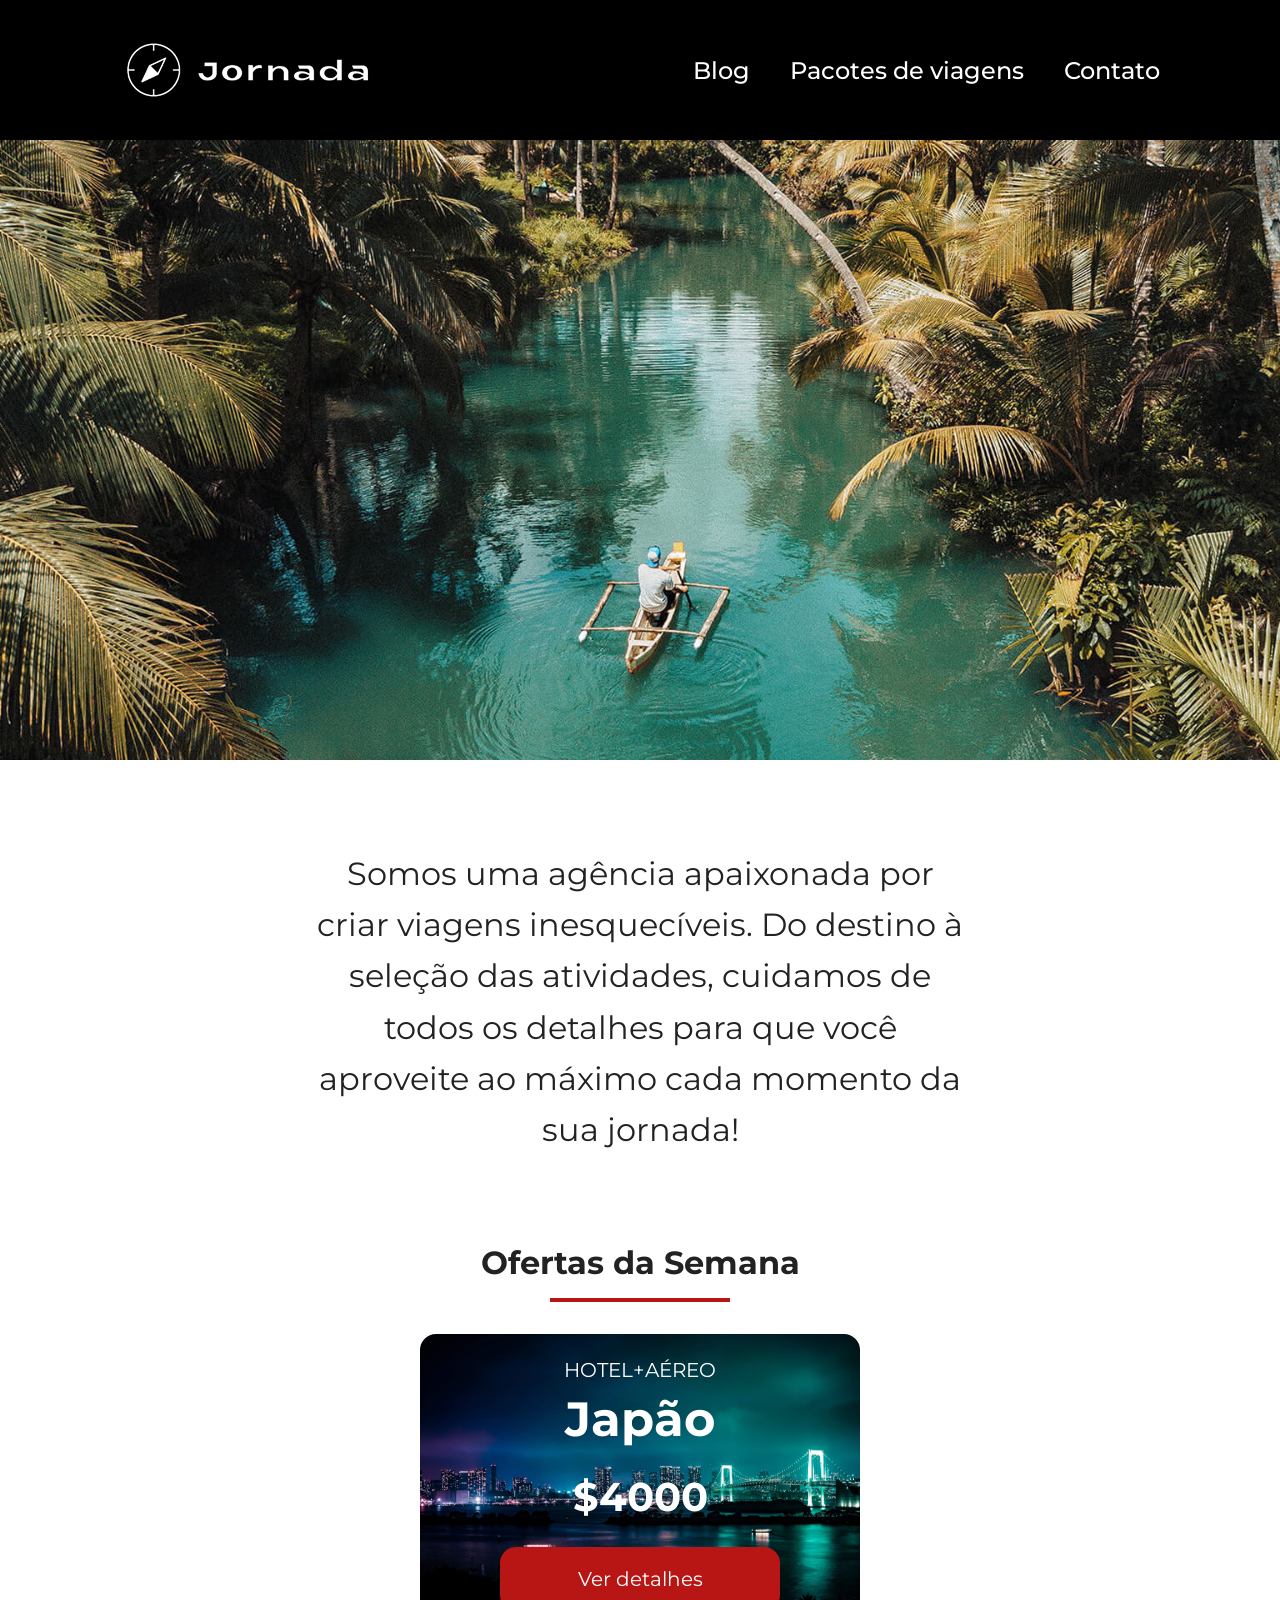
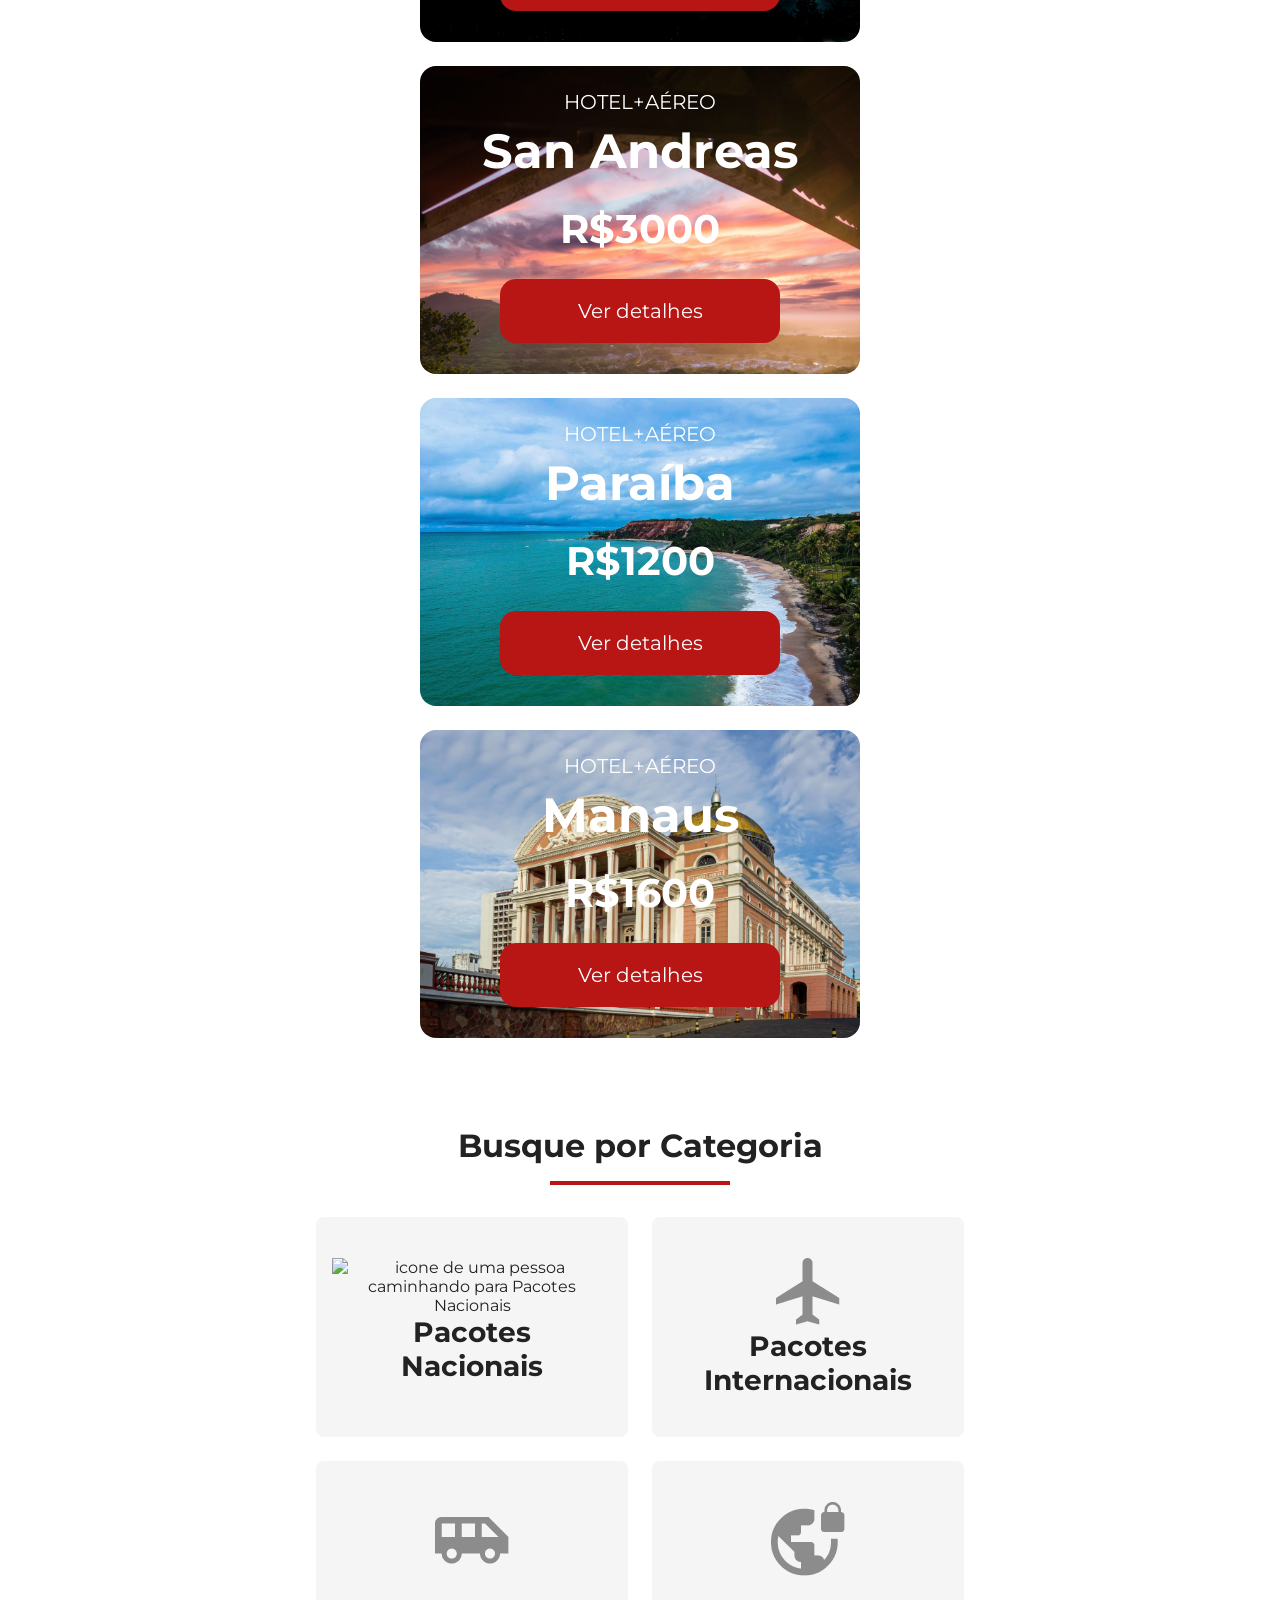
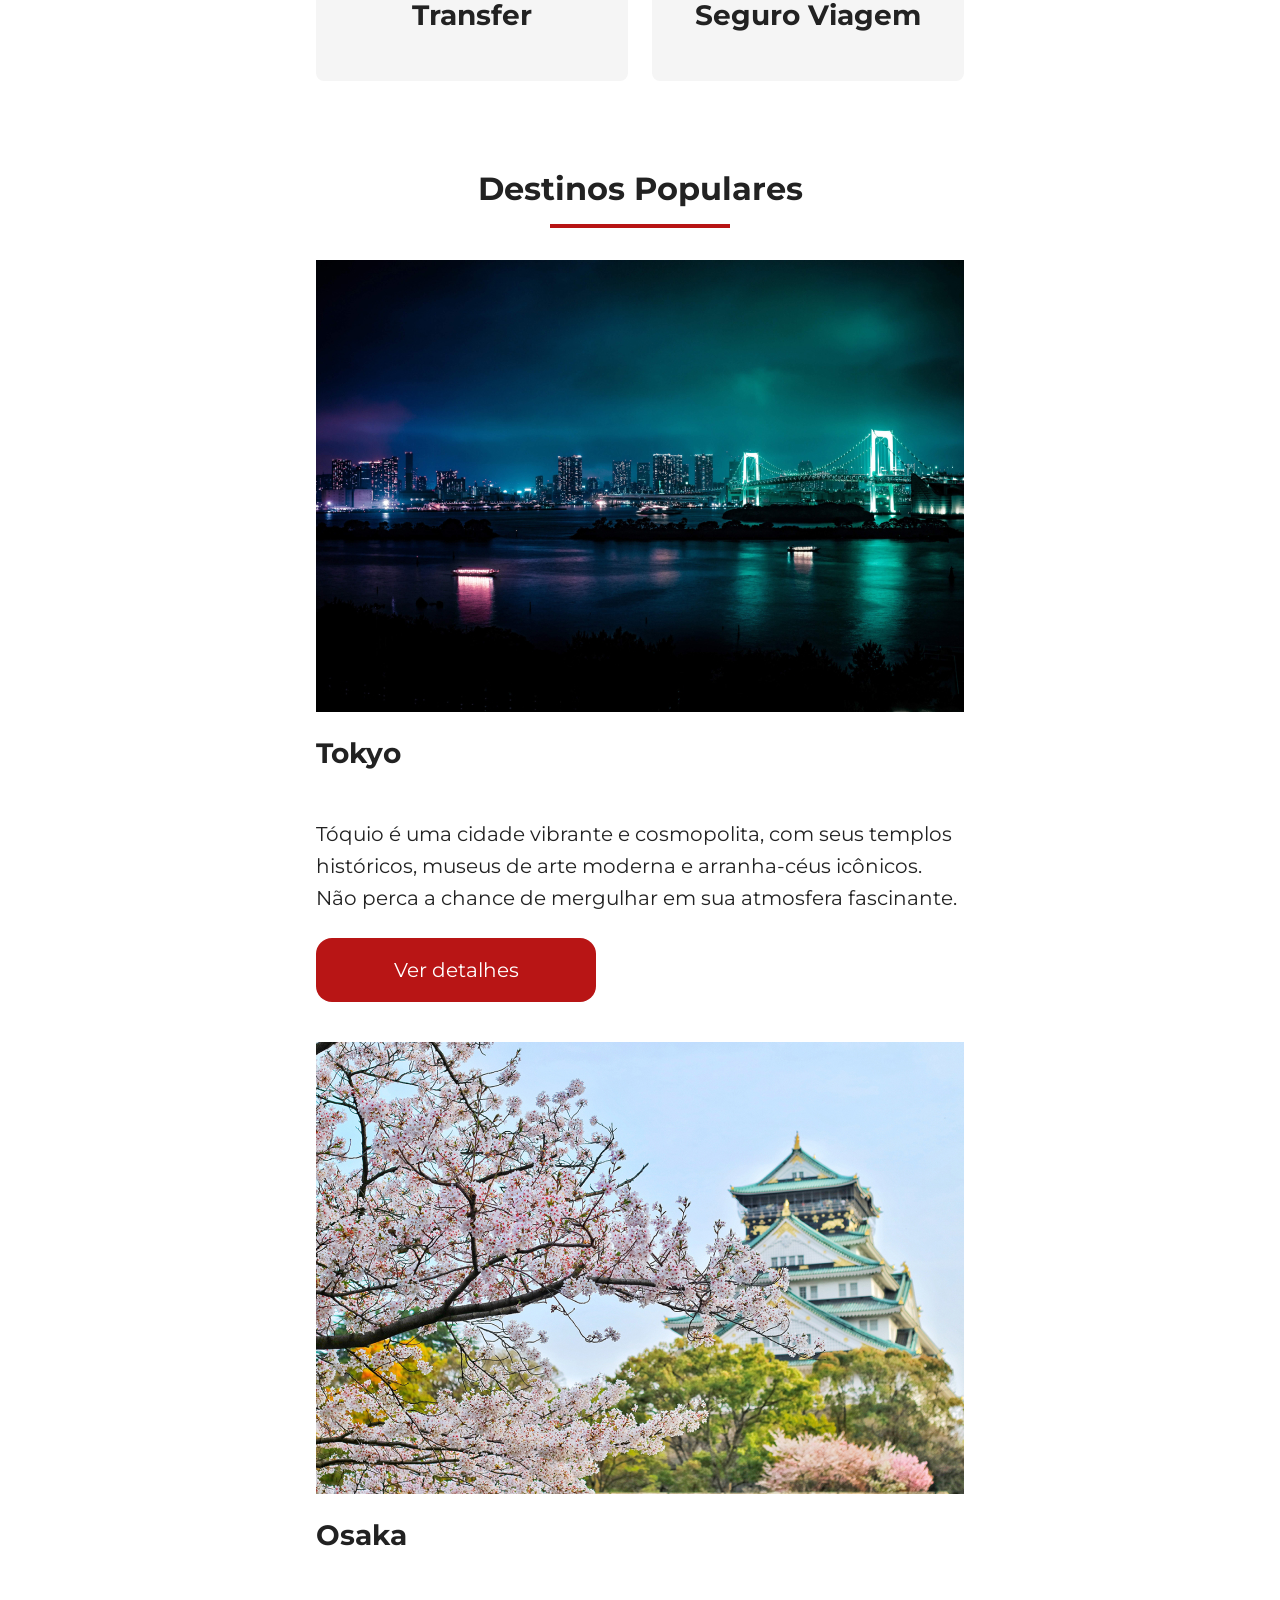
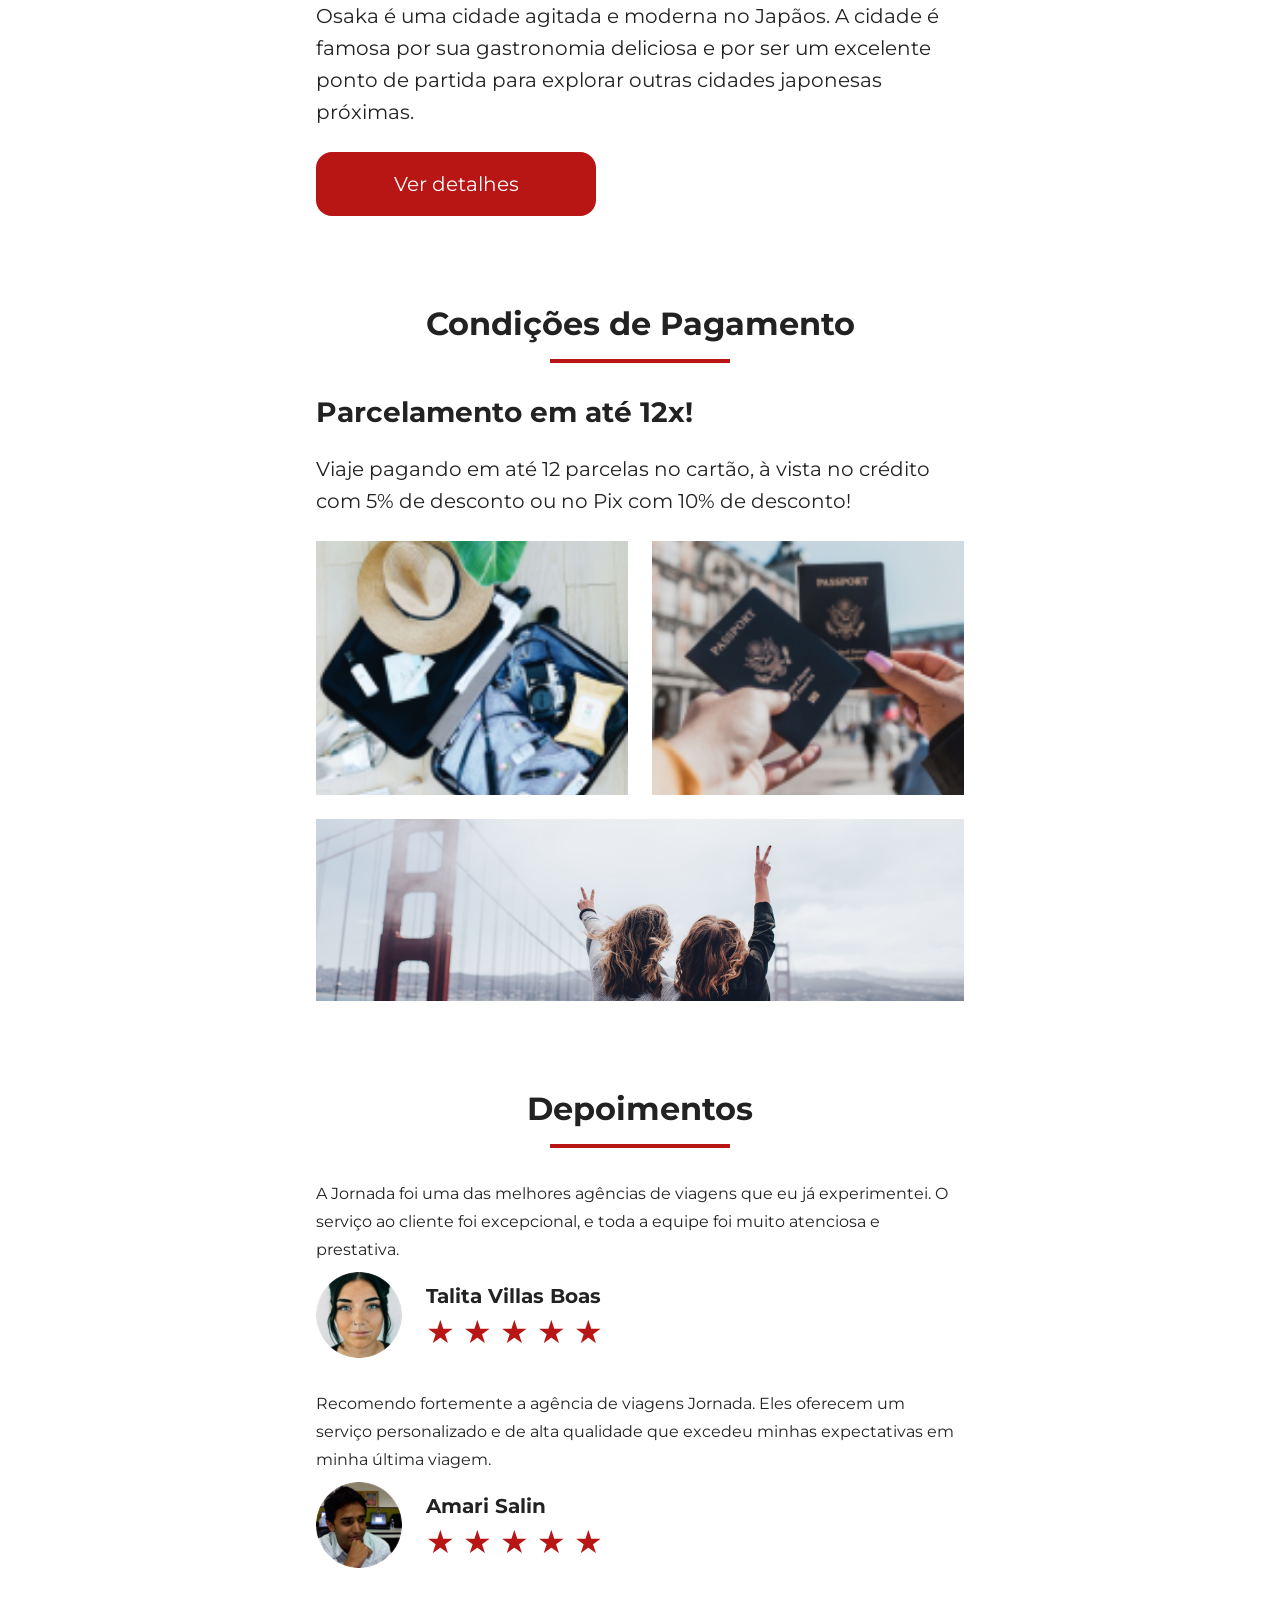
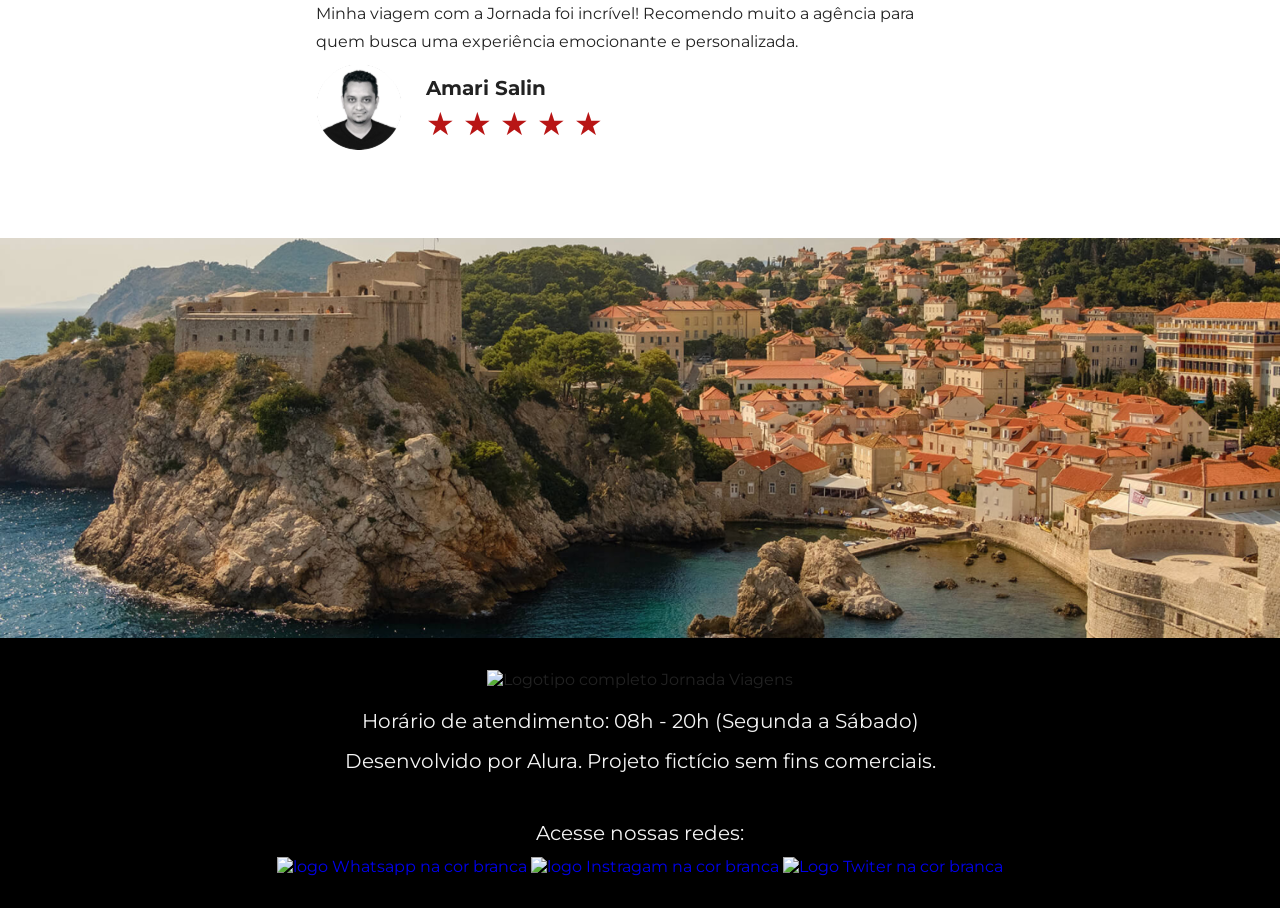
==== commit e5a4052c: "Adicionado favico" ====
--- a/index.html
+++ b/index.html
@@ -7,7 +7,10 @@
       name="description"
       content="Agência de viagem.Crie viagens incríveis para qualquer lugar do mundo."
     />
+
     <link rel="stylesheet" href="./css/style.css" />
+    <link rel="icon" href="../jornada-viagens/img/favico_branco.svg" type="image/svg+xml" />
+
     <title>Jornada Viagens</title>
   </head>
   <body>
